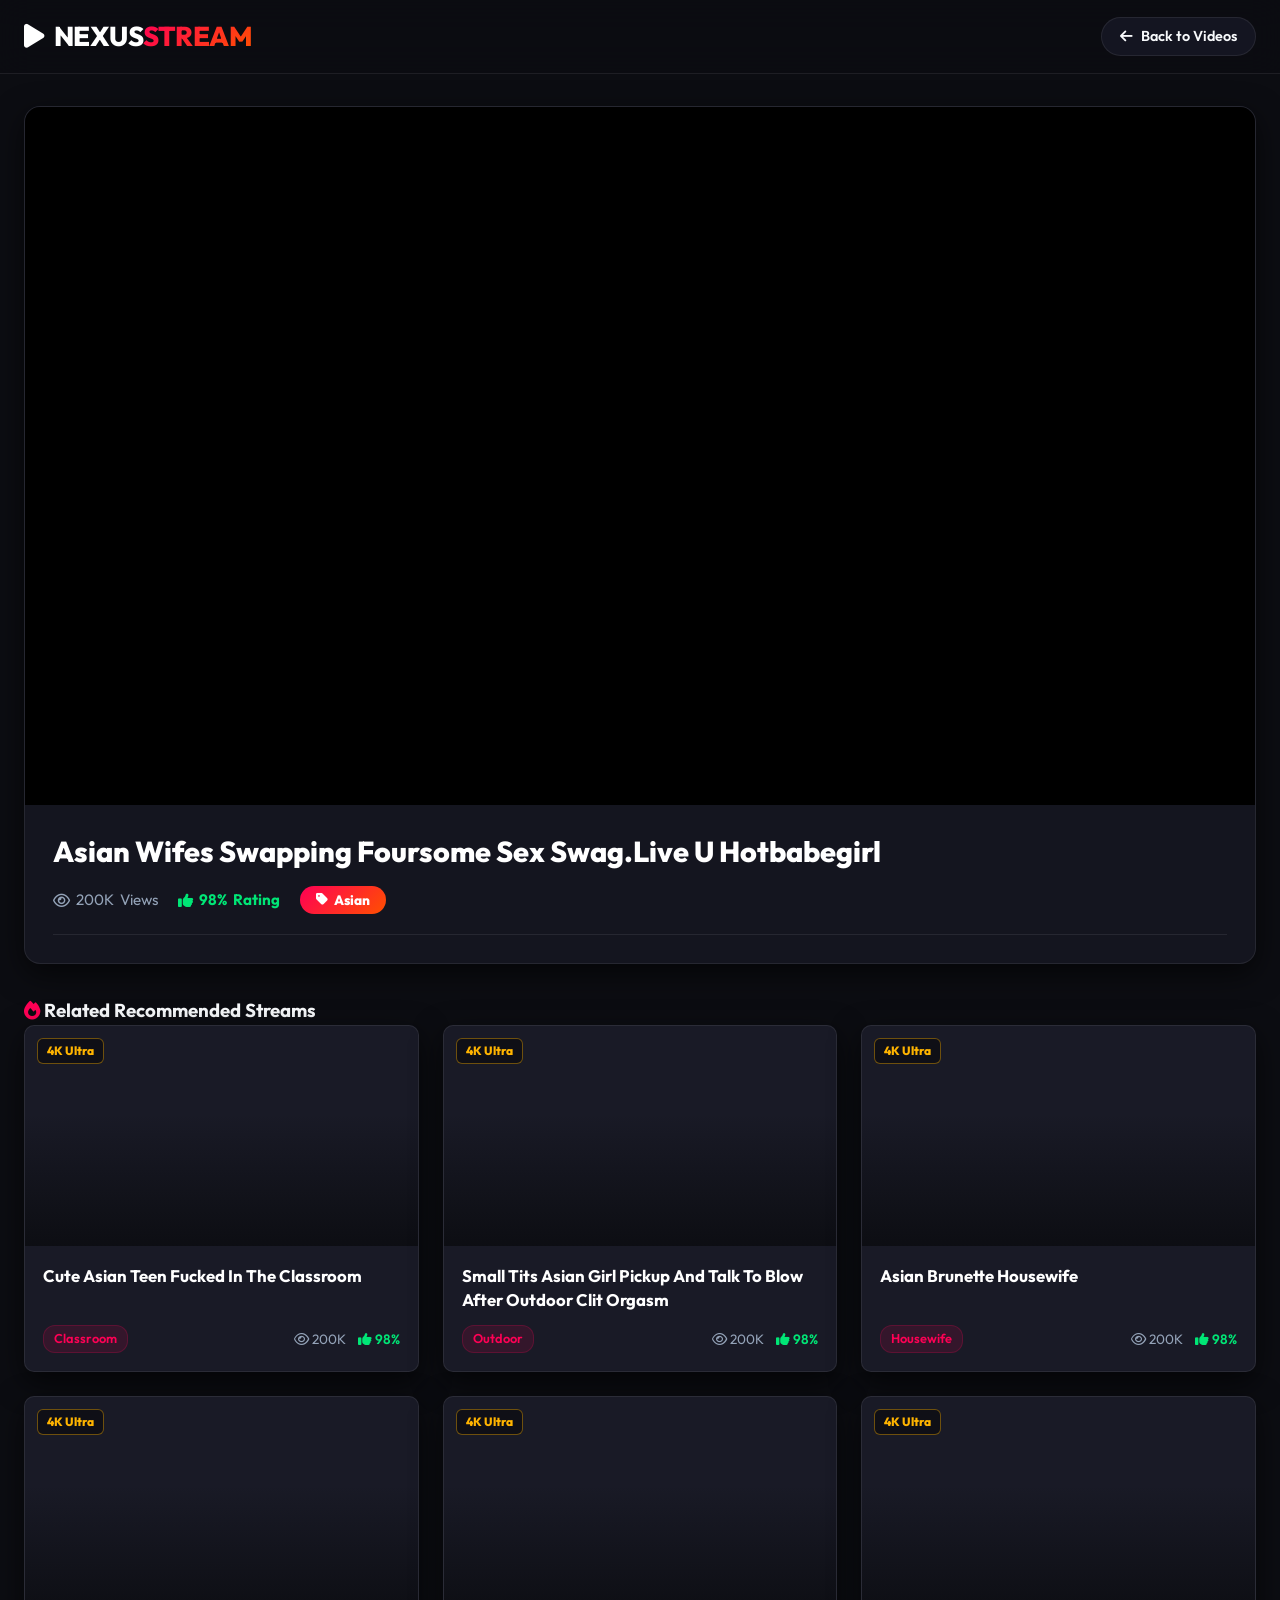
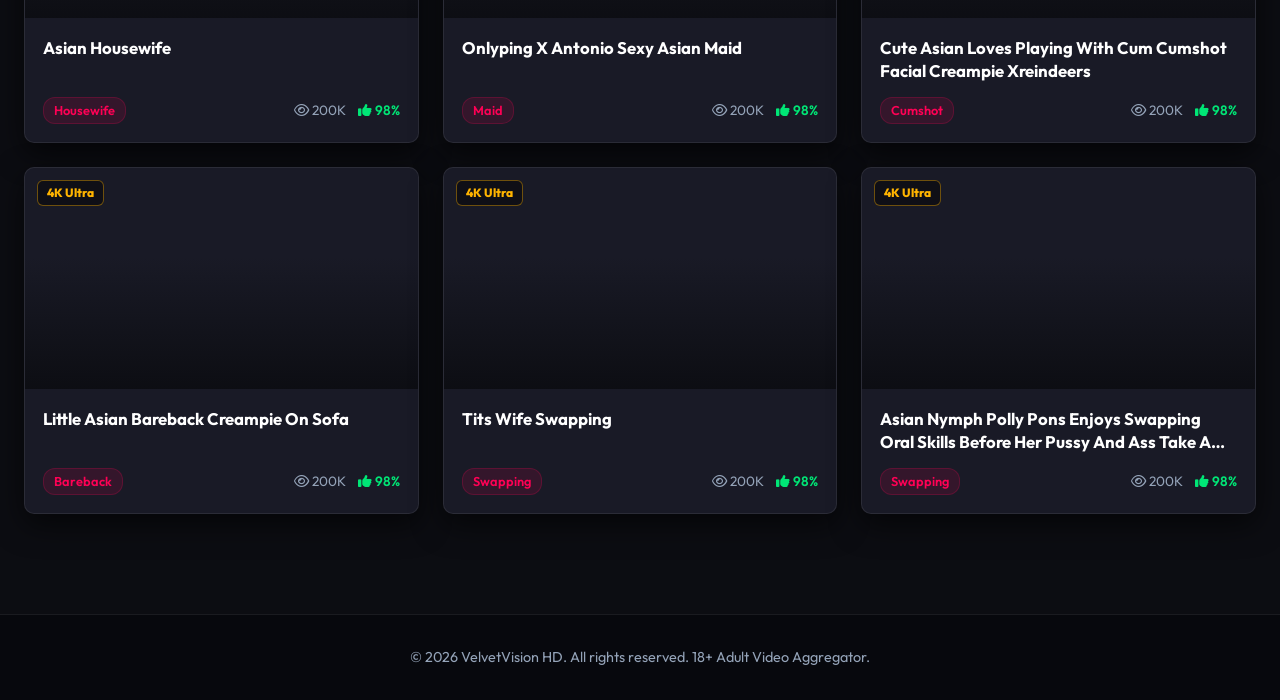
==== video.html @ 7051e656 "清空文件" ====
<!DOCTYPE html>
<html lang="en">
<head>
    <meta charset="UTF-8">
    <meta name="viewport" content="width=device-width, initial-scale=1.0">
    <title>Watch Video - VelvetVision HD Cinema</title>
    <!-- Google Fonts -->
    <link rel="preconnect" href="https://fonts.googleapis.com">
    <link rel="preconnect" href="https://fonts.gstatic.com" crossorigin>
    <link href="https://fonts.googleapis.com/css2?family=Outfit:wght@400;500;600;700;800&family=Inter:wght@400;500;600;700&display=swap" rel="stylesheet">
    <!-- FontAwesome Icons -->
    <link rel="stylesheet" href="https://cdnjs.cloudflare.com/ajax/libs/font-awesome/6.4.0/css/all.min.css">
    <link rel="stylesheet" href="style.css">
</head>
<body>

    <!-- Header -->
    <header class="site-header">
        <div class="container">
            <div class="header-inner">
                <a href="index.html" class="brand-logo">
                    <span class="logo-box"><i class="fa-solid fa-play"></i></span>
                    <span>NEXUS<span class="logo-accent">STREAM</span></span>
                </a>

                <a href="index.html" class="btn-back-home">
                    <i class="fa-solid fa-arrow-left"></i> Back to Videos
                </a>
            </div>
        </div>
    </header>

    <!-- Player Main Section -->
    <main class="player-layout">
        <div class="container">
            
            <!-- Video Player Main Card -->
            <div class="player-main-card">
                <!-- 🎯 保证 BAS 自动化识别：注入 id="yy" 与 class="video-embed-wrapper yy" -->
                <div class="video-embed-wrapper yy" id="yy">
                    <!-- iFrame dynamically injected by player.js -->
                </div>

                <div class="player-details-body">
                    <h1 id="videoTitle" class="player-title">Loading Ultra HD Video...</h1>
                    <div class="player-meta-bar">
                        <span class="meta-pill"><i class="fa-regular fa-eye"></i> <span id="videoViews">200K</span> Views</span>
                        <span class="meta-pill highlight-like"><i class="fa-solid fa-thumbs-up"></i> <span id="videoLikes">98%</span> Rating</span>
                        <span class="meta-pill" style="display:none;"><i class="fa-regular fa-clock"></i> <span id="videoDuration"></span></span>
                        <span class="meta-pill cat-badge" id="videoCategory"><i class="fa-solid fa-tag"></i> Asian</span>
                    </div>
                </div>
            </div>



            <!-- Related / Recommended Videos Section -->
            <section class="related-section">
                <div class="related-header">
                    <h3><i class="fa-solid fa-fire" style="color: var(--primary-color);"></i> Related Recommended Streams</h3>
                </div>


                <div class="large-card-grid" id="relatedGrid">
                    <!-- Dynamic related large widescreen video cards -->
                </div>
            </section>

        </div>
    </main>


    <!-- Footer -->
    <footer class="site-footer">
        <div class="container">
            <p>&copy; 2026 VelvetVision HD. All rights reserved. 18+ Adult Video Aggregator.</p>
        </div>
    </footer>


    <script src="videos_data.js"></script>
    <script src="player.js"></script>
</body>
</html>
---- style.css ----
/* =========================================================================
   VelvetStream HD - Premium Midnight Crimson Cinema Portal
   ========================================================================= */

:root {
    --bg-main: #0c0d12;
    --bg-surface: #14151f;
    --bg-card: #191a26;
    --bg-card-hover: #222433;
    --bg-header: rgba(12, 13, 18, 0.92);
    --border-color: rgba(255, 255, 255, 0.08);
    --primary-color: #ff0055;
    --primary-gradient: linear-gradient(135deg, #ff0055 0%, #ff5000 100%);
    --accent-gold: #ffb400;
    --text-main: #f8fafc;
    --text-muted: #94a3b8;
    --font-family: 'Outfit', 'Inter', -apple-system, BlinkMacSystemFont, sans-serif;
    --radius-lg: 16px;
    --radius-md: 10px;
    --shadow-glow: 0 8px 30px rgba(255, 0, 85, 0.3);
    --shadow-card: 0 10px 30px rgba(0, 0, 0, 0.6);
}

* {
    margin: 0;
    padding: 0;
    box-sizing: border-box;
}

body {
    background-color: var(--bg-main);
    color: var(--text-main);
    font-family: var(--font-family);
    line-height: 1.5;
    min-height: 100vh;
    overflow-x: hidden;
}

.container {
    max-width: 1440px;
    margin: 0 auto;
    padding: 0 24px;
}

/* --- Header --- */
.site-header {
    position: sticky;
    top: 0;
    z-index: 1000;
    background: var(--bg-header);
    backdrop-filter: blur(16px);
    -webkit-backdrop-filter: blur(16px);
    border-bottom: 1px solid var(--border-color);
    padding: 16px 0;
}

.header-inner {
    display: flex;
    align-items: center;
    justify-content: space-between;
    gap: 24px;
}

.brand-logo {
    display: flex;
    align-items: center;
    gap: 10px;
    text-decoration: none;
    font-size: 1.7rem;
    font-weight: 800;
    letter-spacing: -0.5px;
    color: #fff;
}

.brand-logo .logo-icon {
    background: var(--primary-gradient);
    color: #fff;
    width: 42px;
    height: 42px;
    border-radius: 10px;
    display: flex;
    align-items: center;
    justify-content: center;
    font-size: 1.2rem;
    box-shadow: var(--shadow-glow);
}

.brand-logo .logo-accent {
    background: var(--primary-gradient);
    -webkit-background-clip: text;
    -webkit-text-fill-color: transparent;
}

.header-search {
    flex: 1;
    max-width: 580px;
    position: relative;
}

.search-input-wrapper {
    position: relative;
    display: flex;
    align-items: center;
}

.search-input-wrapper input {
    width: 100%;
    background: #141521;
    border: 1px solid var(--border-color);
    border-radius: 30px;
    padding: 12px 48px 12px 20px;
    color: #fff;
    font-size: 0.95rem;
    outline: none;
    transition: all 0.3s ease;
}

.search-input-wrapper input:focus {
    border-color: var(--primary-color);
    box-shadow: 0 0 0 4px rgba(255, 0, 85, 0.15);
    background: #191c2b;
}

.search-input-wrapper .search-btn {
    position: absolute;
    right: 6px;
    background: var(--primary-gradient);
    border: none;
    color: #fff;
    width: 36px;
    height: 36px;
    border-radius: 50%;
    cursor: pointer;
    display: flex;
    align-items: center;
    justify-content: center;
    transition: transform 0.2s ease;
}

.search-input-wrapper .search-btn:hover {
    transform: scale(1.05);
}

.header-badges {
    display: flex;
    align-items: center;
    gap: 12px;
}

.badge-4k {
    background: linear-gradient(135deg, #ffb400 0%, #ff8000 100%);
    color: #000;
    font-weight: 800;
    font-size: 0.75rem;
    padding: 4px 12px;
    border-radius: 6px;
    letter-spacing: 0.5px;
}

.badge-18 {
    background: var(--primary-gradient);
    color: #fff;
    font-weight: 800;
    font-size: 0.75rem;
    padding: 4px 12px;
    border-radius: 6px;
}

.btn-back-home {
    display: flex;
    align-items: center;
    gap: 8px;
    background: #141521;
    border: 1px solid var(--border-color);
    color: var(--text-main);
    padding: 8px 18px;
    border-radius: 20px;
    text-decoration: none;
    font-size: 0.9rem;
    font-weight: 600;
    transition: all 0.3s ease;
}

.btn-back-home:hover {
    background: var(--primary-color);
    border-color: var(--primary-color);
    color: #fff;
}

/* --- Clean Full-Width Hero Spotlight Banner --- */
.hero-section {
    padding: 28px 0 16px;
}

.hero-banner {
    position: relative;
    border-radius: var(--radius-lg);
    overflow: hidden;
    background-size: cover;
    background-position: center;
    border: 1px solid var(--border-color);
    padding: 48px;
    min-height: 280px;
    display: flex;
    flex-direction: column;
    justify-content: flex-end;
    box-shadow: var(--shadow-card);
}

.hero-banner::after {
    content: '';
    position: absolute;
    inset: 0;
    background: linear-gradient(180deg, rgba(12, 13, 18, 0.2) 0%, rgba(12, 13, 18, 0.95) 100%);
    z-index: 1;
}

.hero-content {
    position: relative;
    z-index: 2;
    max-width: 650px;
}

.hero-tag {
    display: inline-flex;
    align-items: center;
    gap: 6px;
    background: rgba(255, 0, 85, 0.2);
    color: var(--primary-color);
    border: 1px solid rgba(255, 0, 85, 0.4);
    font-size: 0.8rem;
    font-weight: 700;
    padding: 4px 14px;
    border-radius: 20px;
    margin-bottom: 12px;
    text-transform: uppercase;
    letter-spacing: 1px;
}

.hero-title {
    font-size: 2.2rem;
    font-weight: 800;
    line-height: 1.2;
    margin-bottom: 12px;
    color: #fff;
}

.hero-subtitle {
    font-size: 0.95rem;
    color: var(--text-muted);
}

/* --- Category Filter Horizontal Slider --- */
.category-filter-section {
    padding: 16px 0;
}

.category-scroll-container {
    display: flex;
    align-items: center;
    gap: 10px;
    overflow-x: auto;
    padding-bottom: 8px;
    scrollbar-width: thin;
    scrollbar-color: var(--border-color) transparent;
}

.category-scroll-container::-webkit-scrollbar {
    height: 6px;
}

.category-scroll-container::-webkit-scrollbar-thumb {
    background: var(--border-color);
    border-radius: 10px;
}

.cat-pill {
    background: #141521;
    border: 1px solid var(--border-color);
    color: var(--text-main);
    padding: 10px 20px;
    border-radius: 30px;
    font-size: 0.9rem;
    font-weight: 600;
    white-space: nowrap;
    cursor: pointer;
    transition: all 0.3s ease;
    display: flex;
    align-items: center;
    gap: 8px;
}

.cat-pill:hover {
    background: #1e2030;
    border-color: rgba(255, 0, 85, 0.4);
    transform: translateY(-2px);
}

.cat-pill.active {
    background: var(--primary-gradient);
    border-color: transparent;
    color: #fff;
    font-weight: 700;
    box-shadow: var(--shadow-glow);
}

/* --- Section Header --- */
.grid-header {
    display: flex;
    align-items: center;
    justify-content: space-between;
    margin: 24px 0 20px;
}

.grid-title-group h2 {
    font-size: 1.6rem;
    font-weight: 800;
    color: #fff;
}

.grid-count {
    font-size: 0.9rem;
    color: var(--text-muted);
}

.sort-select {
    background: #141521;
    border: 1px solid var(--border-color);
    color: #fff;
    padding: 8px 16px;
    border-radius: 8px;
    font-family: inherit;
    font-size: 0.9rem;
    outline: none;
    cursor: pointer;
}

/* --- 4-Column Widescreen Card Grid --- */
.large-card-grid {
    display: grid;
    grid-template-columns: repeat(auto-fill, minmax(320px, 1fr));
    gap: 24px;
    margin-bottom: 40px;
}

/* --- Card Design --- */
.velvet-card {
    background: var(--bg-card);
    border: 1px solid var(--border-color);
    border-radius: var(--radius-md);
    overflow: hidden;
    display: flex;
    flex-direction: column;
    transition: all 0.35s cubic-bezier(0.165, 0.84, 0.44, 1);
    position: relative;
    cursor: pointer;
    box-shadow: var(--shadow-card);
}

.velvet-card:hover {
    transform: translateY(-6px);
    border-color: rgba(255, 0, 85, 0.5);
    box-shadow: 0 12px 30px rgba(0, 0, 0, 0.7), var(--shadow-glow);
}

.velvet-card .card-thumb-box {
    position: relative;
    width: 100%;
    aspect-ratio: 16 / 9;
    background-size: cover;
    background-position: center;
    overflow: hidden;
}

.velvet-card .card-thumb-box::after {
    content: '';
    position: absolute;
    inset: 0;
    background: linear-gradient(180deg, rgba(0, 0, 0, 0) 40%, rgba(12, 13, 18, 0.95) 100%);
    transition: opacity 0.3s ease;
}

.velvet-card:hover .card-thumb-box::after {
    opacity: 0.85;
}

.velvet-card .play-overlay {
    position: absolute;
    inset: 0;
    display: flex;
    align-items: center;
    justify-content: center;
    z-index: 2;
    opacity: 0;
    transition: all 0.3s ease;
}

.velvet-card:hover .play-overlay {
    opacity: 1;
}

.velvet-card .play-button-icon {
    width: 52px;
    height: 52px;
    background: var(--primary-gradient);
    border-radius: 50%;
    display: flex;
    align-items: center;
    justify-content: center;
    color: #fff;
    font-size: 1.3rem;
    box-shadow: var(--shadow-glow);
    transform: scale(0.8);
    transition: transform 0.3s cubic-bezier(0.175, 0.885, 0.32, 1.275);
}

.velvet-card:hover .play-button-icon {
    transform: scale(1);
}

.velvet-card .badge-hd {
    position: absolute;
    top: 12px;
    left: 12px;
    z-index: 3;
    background: rgba(12, 13, 18, 0.75);
    backdrop-filter: blur(8px);
    color: var(--accent-gold);
    border: 1px solid rgba(255, 180, 0, 0.4);
    font-size: 0.75rem;
    font-weight: 800;
    padding: 3px 9px;
    border-radius: 6px;
}

.velvet-card .card-info-box {
    padding: 18px;
    display: flex;
    flex-direction: column;
    flex: 1;
    justify-content: space-between;
}

.velvet-card .card-title-text {
    font-size: 1.05rem;
    font-weight: 700;
    color: #fff;
    line-height: 1.4;
    margin-bottom: 14px;
    display: -webkit-box;
    -webkit-line-clamp: 2;
    -webkit-box-orient: vertical;
    overflow: hidden;
}

.velvet-card .card-meta-row {
    display: flex;
    align-items: center;
    justify-content: space-between;
    font-size: 0.85rem;
    color: var(--text-muted);
}

.velvet-card .card-cat-tag {
    background: rgba(255, 0, 85, 0.12);
    color: var(--primary-color);
    padding: 3px 10px;
    border-radius: 12px;
    font-weight: 600;
    font-size: 0.8rem;
    border: 1px solid rgba(255, 0, 85, 0.2);
}

.velvet-card .card-stats-item {
    display: flex;
    align-items: center;
    gap: 12px;
}

.velvet-card .stat-like {
    color: #00e676;
    font-weight: 600;
}

/* --- Pagination --- */
.pagination-wrapper {
    display: flex;
    align-items: center;
    justify-content: center;
    gap: 8px;
    margin: 40px 0 60px;
}

.page-btn {
    background: #141521;
    border: 1px solid var(--border-color);
    color: var(--text-main);
    min-width: 44px;
    height: 44px;
    padding: 0 16px;
    border-radius: 10px;
    font-size: 0.95rem;
    font-weight: 600;
    cursor: pointer;
    transition: all 0.25s ease;
    display: flex;
    align-items: center;
    justify-content: center;
}

.page-btn:hover:not(:disabled) {
    background: #1e2030;
    border-color: var(--primary-color);
    color: #fff;
}

.page-btn.active {
    background: var(--primary-gradient);
    border-color: transparent;
    color: #fff;
    font-weight: 800;
    box-shadow: var(--shadow-glow);
}

.page-btn:disabled {
    opacity: 0.35;
    cursor: not-allowed;
}

.page-ellipsis {
    color: var(--text-muted);
    font-weight: 700;
    padding: 0 4px;
}

/* --- Player Page Layout --- */
.player-layout {
    padding: 32px 0 60px;
}

.player-main-card {
    background: var(--bg-surface);
    border: 1px solid var(--border-color);
    border-radius: var(--radius-lg);
    overflow: hidden;
    box-shadow: var(--shadow-card);
    margin-bottom: 32px;
}

.video-embed-wrapper {
    position: relative;
    width: 100%;
    aspect-ratio: 16 / 9;
    background: #000;
}

.video-embed-wrapper iframe {
    width: 100%;
    height: 100%;
    border: none;
}

.player-details-body {
    padding: 28px;
}

.player-title {
    font-size: 1.8rem;
    font-weight: 800;
    color: #fff;
    line-height: 1.3;
    margin-bottom: 16px;
}

.player-meta-bar {
    display: flex;
    flex-wrap: wrap;
    align-items: center;
    gap: 20px;
    padding-bottom: 20px;
    border-bottom: 1px solid var(--border-color);
    color: var(--text-muted);
    font-size: 0.95rem;
}

.meta-pill {
    display: flex;
    align-items: center;
    gap: 6px;
}

.meta-pill.highlight-like {
    color: #00e676;
    font-weight: 700;
}

.meta-pill.cat-badge {
    background: var(--primary-gradient);
    color: #fff;
    padding: 4px 16px;
    border-radius: 20px;
    font-weight: 800;
    font-size: 0.85rem;
}

.site-footer {
    background: #07080d;
    border-top: 1px solid var(--border-color);
    padding: 32px 0;
    text-align: center;
    color: var(--text-muted);
    font-size: 0.9rem;
}

@media (max-width: 992px) {
    .large-card-grid {
        grid-template-columns: repeat(auto-fill, minmax(280px, 1fr));
    }
    .hero-banner {
        padding: 32px 24px;
    }
    .hero-title {
        font-size: 1.6rem;
    }
}

@media (max-width: 600px) {
    .header-inner {
        flex-direction: column;
        align-items: stretch;
    }
    .large-card-grid {
        grid-template-columns: 1fr;
    }
    .player-title {
        font-size: 1.3rem;
    }
}
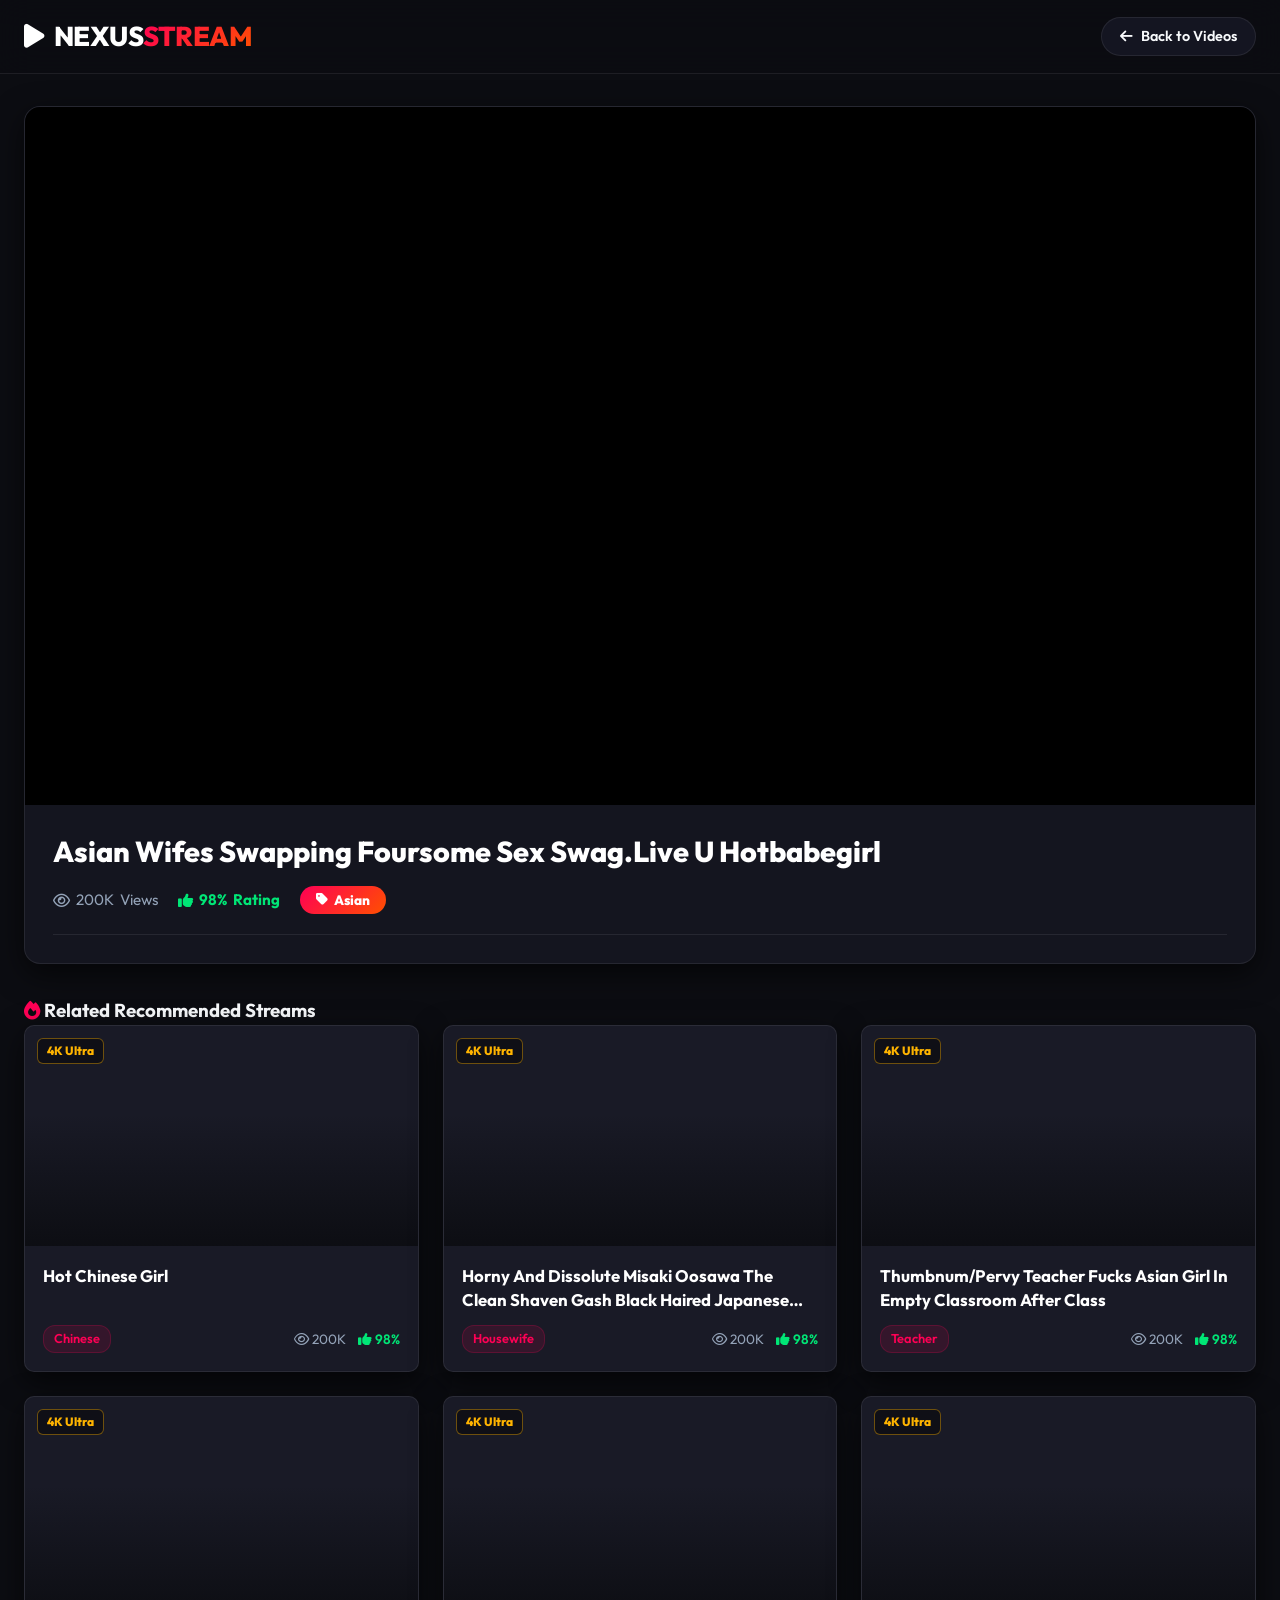
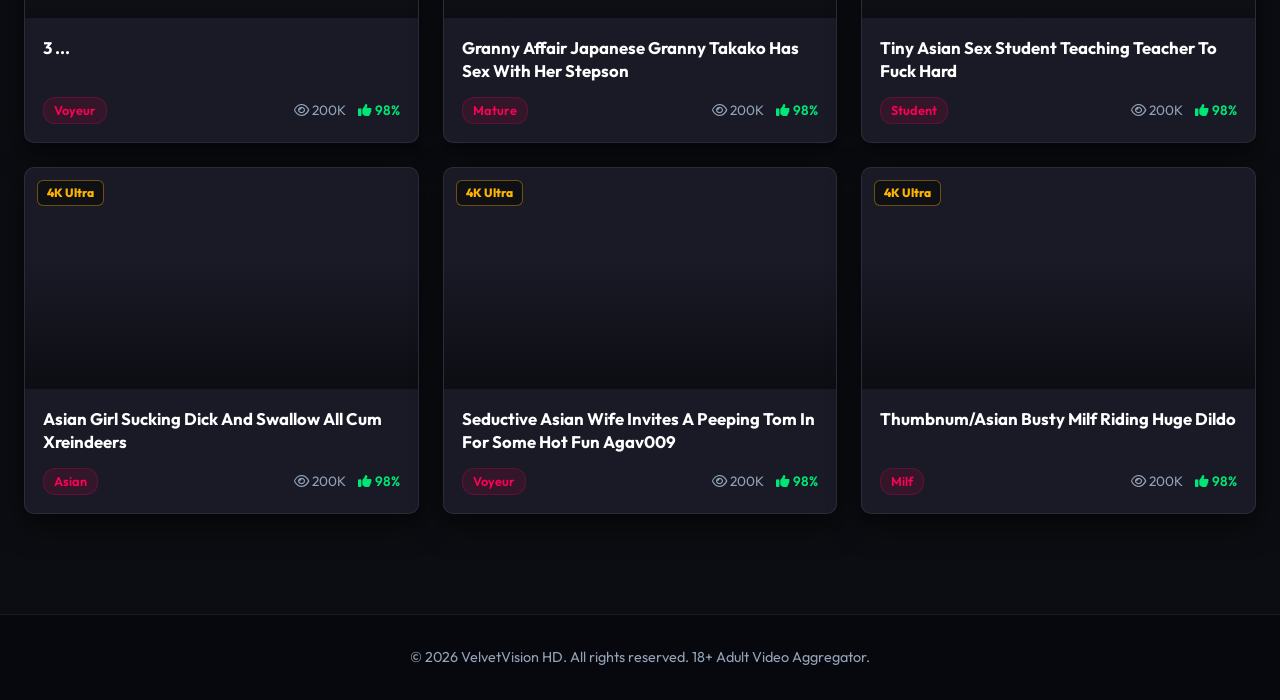
==== commit 49caf75e: "gengxin" ====
--- a/video.html
+++ b/video.html
@@ -3,6 +3,10 @@
 <head>
     <meta charset="UTF-8">
     <meta name="viewport" content="width=device-width, initial-scale=1.0">
+
+    <script id="aclib" type="text/javascript" src="//acscdn.com/script/aclib.js"></script>
+
+
     <title>Watch Video - VelvetVision HD Cinema</title>
     <!-- Google Fonts -->
     <link rel="preconnect" href="https://fonts.googleapis.com">
@@ -80,5 +84,15 @@
 
     <script src="videos_data.js"></script>
     <script src="player.js"></script>
+
+    <script type="text/javascript">
+        aclib.runAutoTag({
+            zoneId: 'rlfxgrydhc',
+        });
+        aclib.runInterstitial({
+            zoneId: '12067098',
+        });
+    </script>
+
 </body>
 </html>
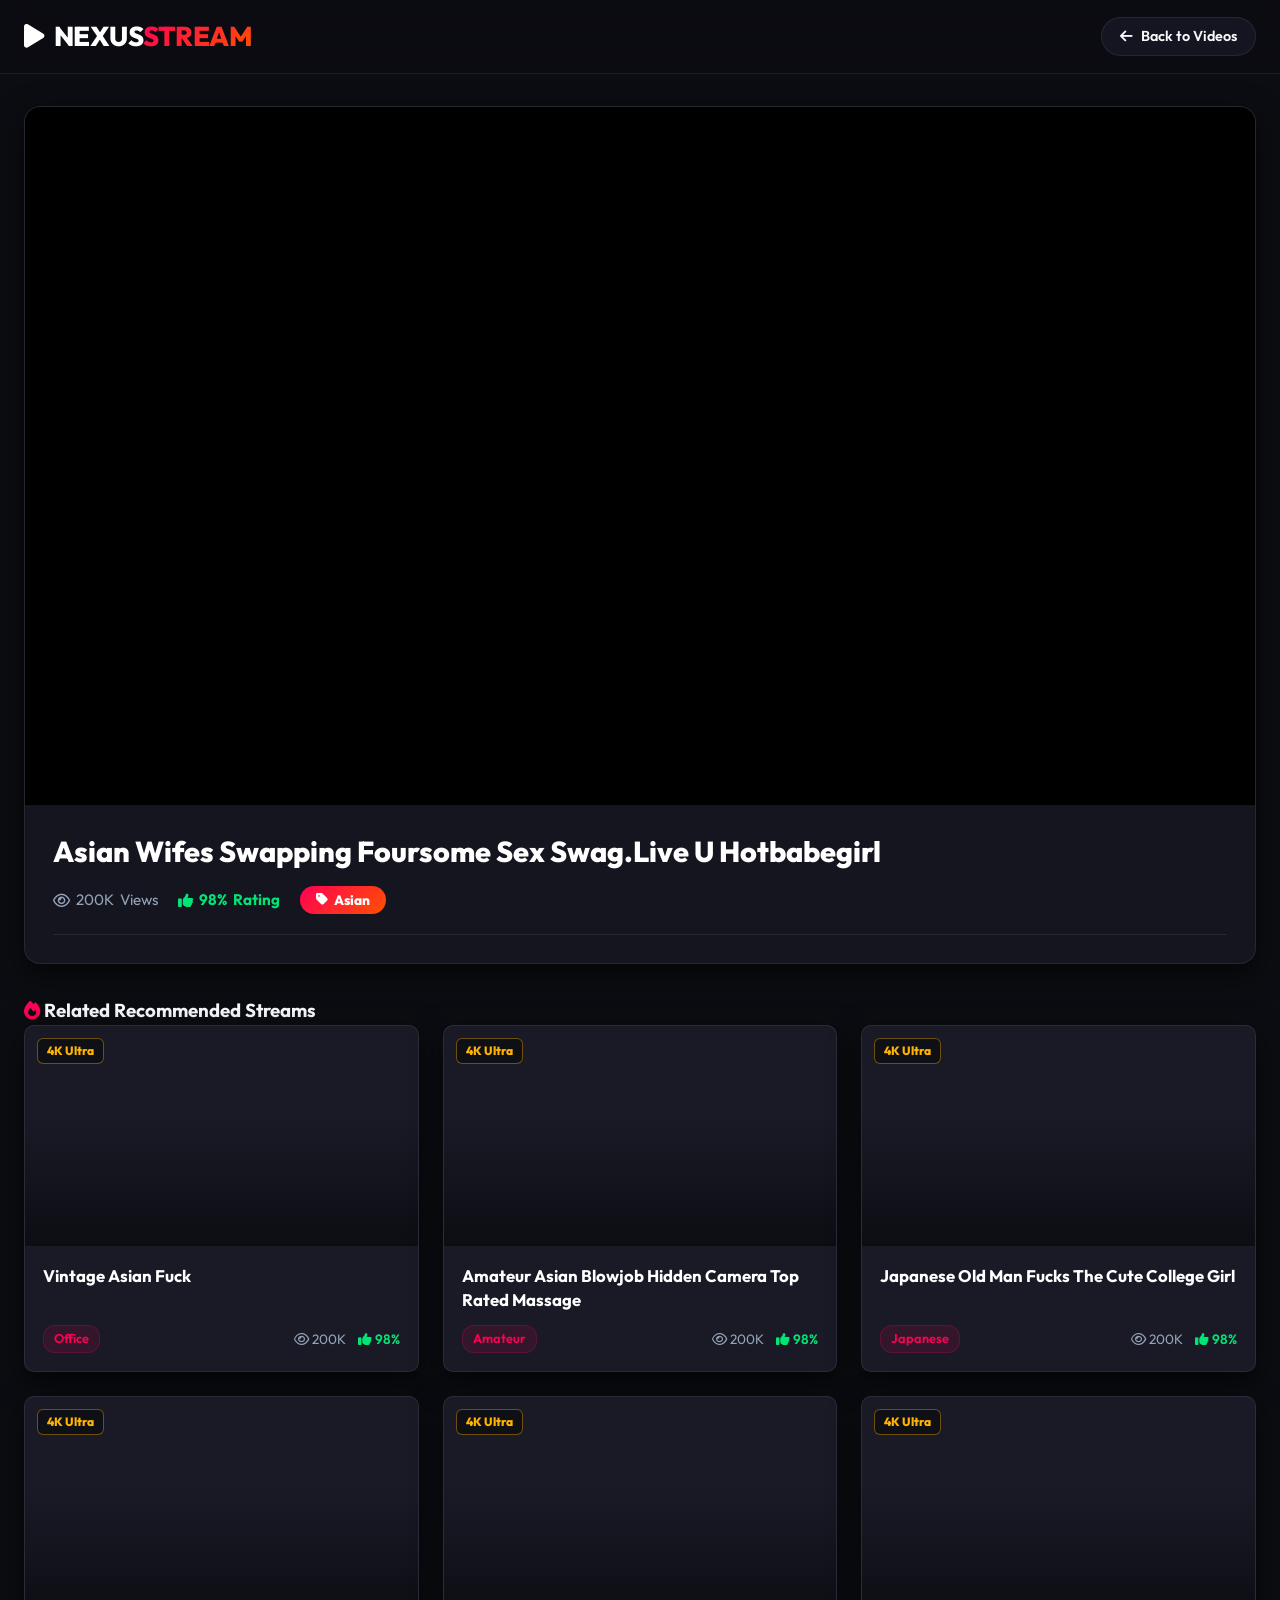
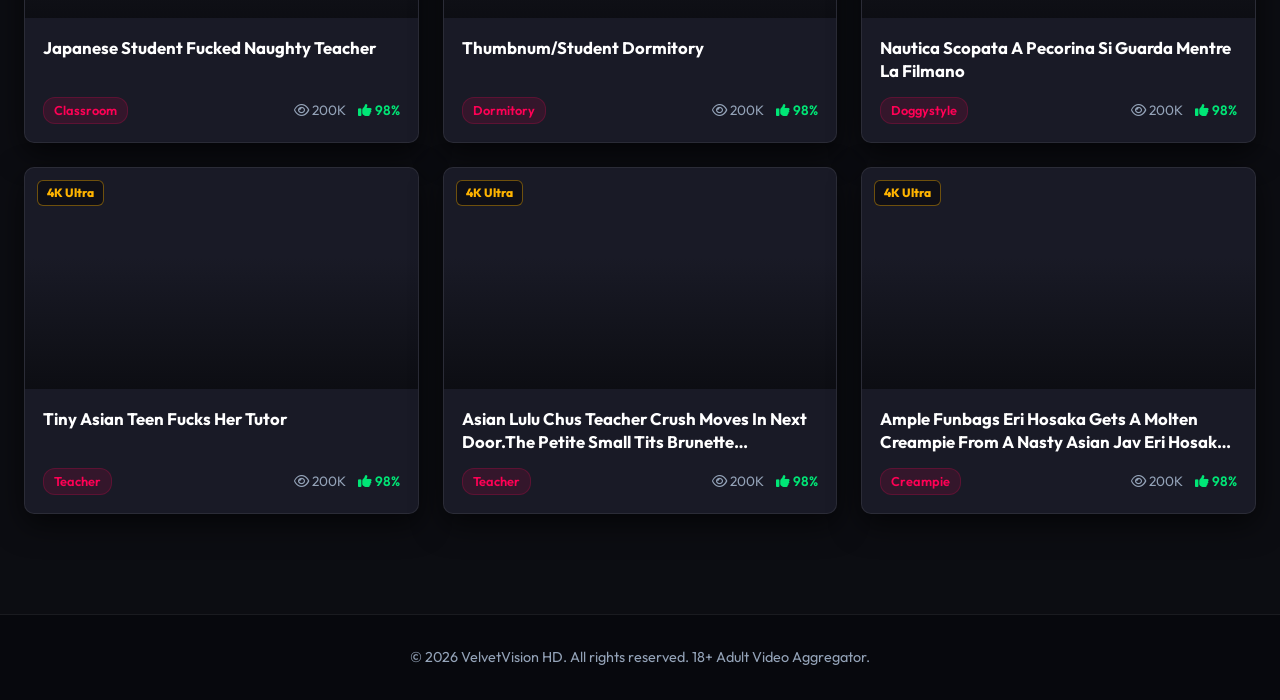
==== commit e0ea5ee8: "gengxin" ====
--- a/video.html
+++ b/video.html
@@ -4,7 +4,7 @@
     <meta charset="UTF-8">
     <meta name="viewport" content="width=device-width, initial-scale=1.0">
 
-    <script id="aclib" type="text/javascript" src="//acscdn.com/script/aclib.js"></script>
+
 
 
     <title>Watch Video - VelvetVision HD Cinema</title>
@@ -85,14 +85,7 @@
     <script src="videos_data.js"></script>
     <script src="player.js"></script>
 
-    <script type="text/javascript">
-        aclib.runAutoTag({
-            zoneId: 'rlfxgrydhc',
-        });
-        aclib.runInterstitial({
-            zoneId: '12067098',
-        });
-    </script>
+
 
 </body>
 </html>
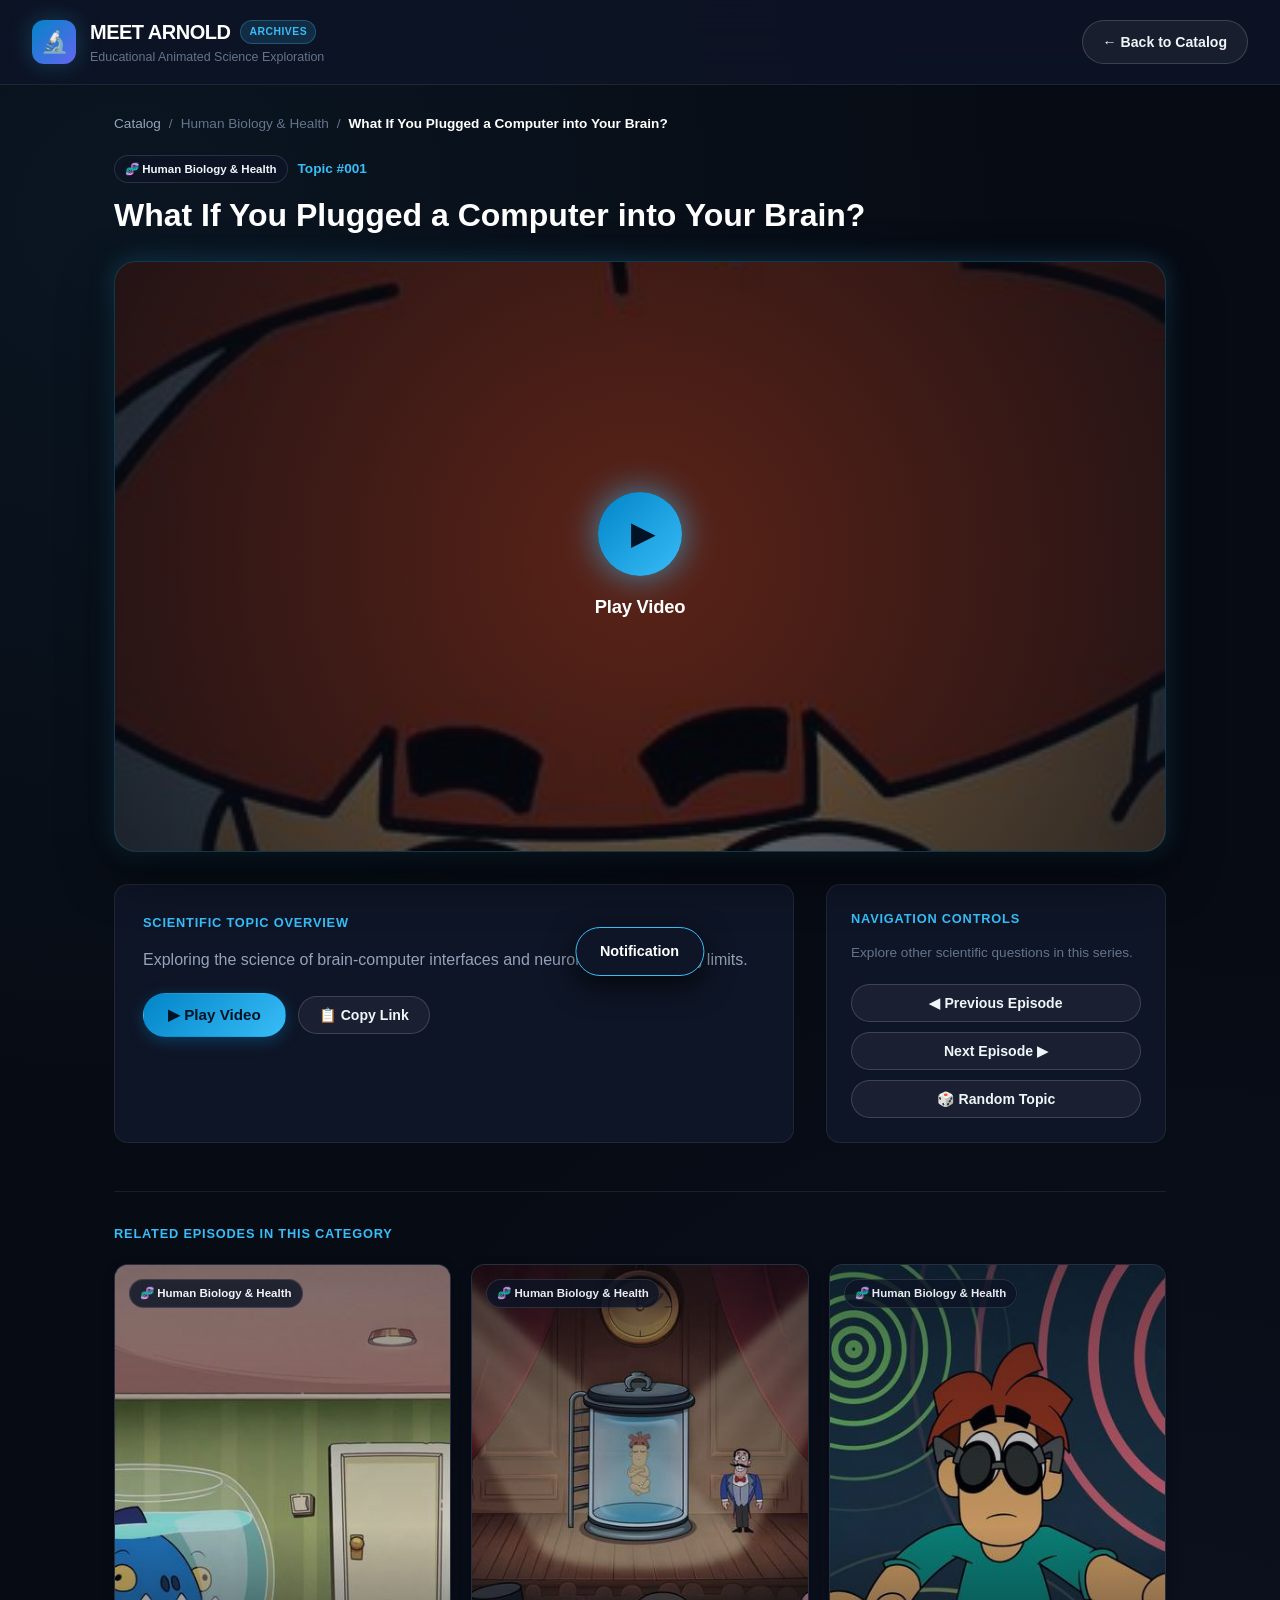
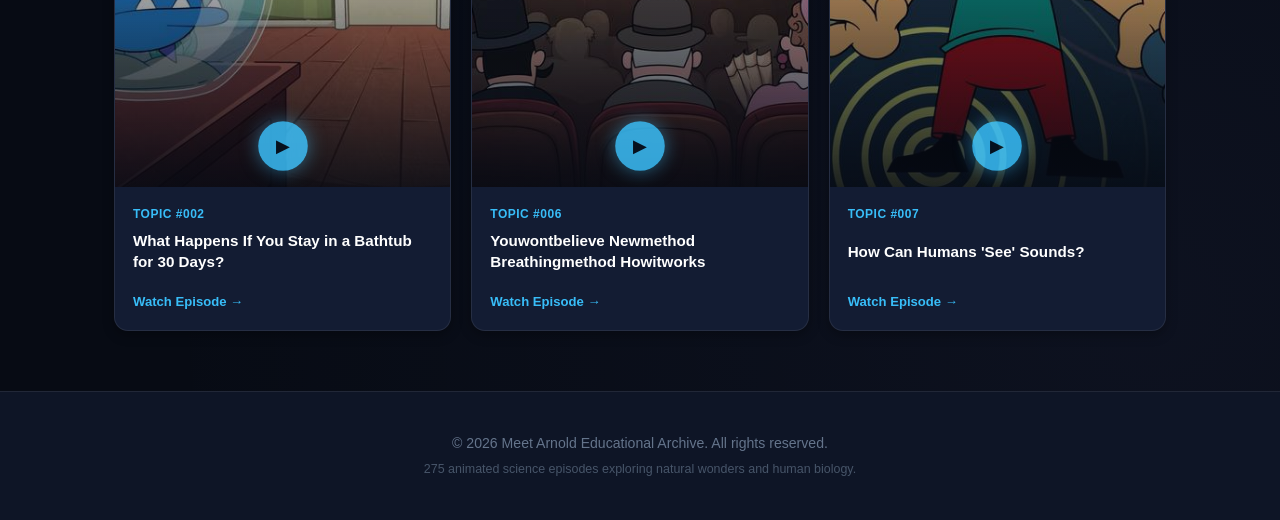
==== commit 6c8032a2: "gengxin" ====
--- a/video.html
+++ b/video.html
@@ -1,91 +1,129 @@
 <!DOCTYPE html>
 <html lang="en">
 <head>
-    <meta charset="UTF-8">
-    <meta name="viewport" content="width=device-width, initial-scale=1.0">
-
-
-
-
-    <title>Watch Video - VelvetVision HD Cinema</title>
-    <!-- Google Fonts -->
-    <link rel="preconnect" href="https://fonts.googleapis.com">
-    <link rel="preconnect" href="https://fonts.gstatic.com" crossorigin>
-    <link href="https://fonts.googleapis.com/css2?family=Outfit:wght@400;500;600;700;800&family=Inter:wght@400;500;600;700&display=swap" rel="stylesheet">
-    <!-- FontAwesome Icons -->
-    <link rel="stylesheet" href="https://cdnjs.cloudflare.com/ajax/libs/font-awesome/6.4.0/css/all.min.css">
-    <link rel="stylesheet" href="style.css">
+  <meta charset="UTF-8">
+  <meta name="viewport" content="width=device-width, initial-scale=1.0">
+  <title>Watch Episode • Meet Arnold Animated Science</title>
+  <meta name="description" content="Detailed scientific animated topic analysis and video player.">
+  <link rel="stylesheet" href="style.css">
+  <link rel="icon" href="data:image/svg+xml,<svg xmlns=%22http://www.w3.org/2000/svg%22 viewBox=%220 0 100 100%22><text y=%22.9em%22 font-size=%2290%22>🔬</text></svg>">
 </head>
 <body>
 
-    <!-- Header -->
-    <header class="site-header">
-        <div class="container">
-            <div class="header-inner">
-                <a href="index.html" class="brand-logo">
-                    <span class="logo-box"><i class="fa-solid fa-play"></i></span>
-                    <span>NEXUS<span class="logo-accent">STREAM</span></span>
-                </a>
+  <!-- Top Navigation -->
+  <header class="site-nav">
+    <div class="nav-container">
+      <a href="index.html" class="nav-brand">
+        <div class="brand-icon">🔬</div>
+        <div>
+          <div class="brand-title">MEET ARNOLD <span class="brand-badge">ARCHIVES</span></div>
+          <div class="brand-tagline">Educational Animated Science Exploration</div>
+        </div>
+      </a>
 
-                <a href="index.html" class="btn-back-home">
-                    <i class="fa-solid fa-arrow-left"></i> Back to Videos
-                </a>
-            </div>
+      <div class="nav-actions">
+        <a id="btnBackCatalog" href="index.html" class="btn-nav btn-nav-outline">
+          <span>← Back to Catalog</span>
+        </a>
+      </div>
+    </div>
+  </header>
+
+  <main class="video-page-wrapper">
+    <!-- Breadcrumbs -->
+    <nav class="breadcrumbs" aria-label="Breadcrumb">
+      <a href="index.html">Catalog</a>
+      <span>/</span>
+      <span id="breadcrumbCategory">Category</span>
+      <span>/</span>
+      <span id="breadcrumbTitle" style="color: var(--text-white); font-weight: 600;">Episode</span>
+    </nav>
+
+    <!-- Header Details -->
+    <section class="video-heading-box">
+      <div class="video-meta-tags">
+        <span id="badgeCategory" class="card-cat-badge">Category</span>
+        <span id="badgeEpisodeNum" style="font-size: 0.85rem; color: var(--accent-primary); font-weight: 700;">Topic #001</span>
+      </div>
+      <h1 id="videoPageTitle" class="video-page-title">Loading Topic...</h1>
+    </section>
+
+    <!-- Poster Display as Video Player -->
+    <section class="poster-player-box" id="playerBox" title="Click to play video">
+      <img id="playerPosterImg" class="poster-player-img" src="" alt="Episode Poster" />
+      <div class="poster-player-overlay">
+        <div class="big-play-btn" id="zhicheng" role="button" tabindex="0">▶</div>
+        <div class="play-prompt-text">Play Video</div>
+      </div>
+    </section>
+
+    <!-- Synopsis & Controls Breakdown -->
+    <section class="video-detail-grid">
+      <div class="video-synopsis-card">
+        <div class="section-label">Scientific Topic Overview</div>
+        <p id="videoSynopsis" class="synopsis-text">
+          Loading detailed explanation...
+        </p>
+
+        <div class="video-actions-bar">
+          <button id="btnLaunchStream" class="btn-nav btn-nav-primary" style="padding: 12px 24px; font-size: 0.95rem;">
+            <span>▶ Play Video</span>
+          </button>
+          <button id="btnCopyEmbed" class="btn-nav btn-nav-outline">
+            <span>📋 Copy Link</span>
+          </button>
         </div>
-    </header>
+      </div>
 
-    <!-- Player Main Section -->
-    <main class="player-layout">
-        <div class="container">
-            
-            <!-- Video Player Main Card -->
-            <div class="player-main-card">
-                <!-- 🎯 保证 BAS 自动化识别：注入 id="yy" 与 class="video-embed-wrapper yy" -->
-                <div class="video-embed-wrapper yy" id="yy">
-                    <!-- iFrame dynamically injected by player.js -->
-                </div>
+      <!-- Quick Navigation Card -->
+      <div class="nav-episode-card">
+        <div>
+          <div class="section-label">Navigation Controls</div>
+          <p style="font-size: 0.85rem; color: var(--text-muted); margin-bottom: 20px;">
+            Explore other scientific questions in this series.
+          </p>
+        </div>
 
-                <div class="player-details-body">
-                    <h1 id="videoTitle" class="player-title">Loading Ultra HD Video...</h1>
-                    <div class="player-meta-bar">
-                        <span class="meta-pill"><i class="fa-regular fa-eye"></i> <span id="videoViews">200K</span> Views</span>
-                        <span class="meta-pill highlight-like"><i class="fa-solid fa-thumbs-up"></i> <span id="videoLikes">98%</span> Rating</span>
-                        <span class="meta-pill" style="display:none;"><i class="fa-regular fa-clock"></i> <span id="videoDuration"></span></span>
-                        <span class="meta-pill cat-badge" id="videoCategory"><i class="fa-solid fa-tag"></i> Asian</span>
-                    </div>
-                </div>
-            </div>
+        <div style="display: flex; flex-direction: column; gap: 10px;">
+          <button id="btnPrevEpisode" class="btn-nav btn-nav-outline" style="justify-content: center; width: 100%;">
+            <span>◀ Previous Episode</span>
+          </button>
+          <button id="btnNextEpisode" class="btn-nav btn-nav-outline" style="justify-content: center; width: 100%;">
+            <span>Next Episode ▶</span>
+          </button>
+          <button id="btnRandomEpisode" class="btn-nav btn-nav-outline" style="justify-content: center; width: 100%;">
+            <span>🎲 Random Topic</span>
+          </button>
+        </div>
+      </div>
+    </section>
 
+    <!-- Related Topics Section -->
+    <section class="related-section">
+      <div class="section-label">Related Episodes in this Category</div>
+      <div class="related-grid" id="relatedGrid">
+        <!-- Injected dynamically -->
+      </div>
+    </section>
+  </main>
 
+  <!-- Site Footer -->
+  <footer class="site-footer">
+    <div class="footer-inner">
+      <p>© 2026 Meet Arnold Educational Archive. All rights reserved.</p>
+      <p style="font-size: 0.78rem; margin-top: 6px; color: #475569;">
+        275 animated science episodes exploring natural wonders and human biology.
+      </p>
+    </div>
+  </footer>
 
-            <!-- Related / Recommended Videos Section -->
-            <section class="related-section">
-                <div class="related-header">
-                    <h3><i class="fa-solid fa-fire" style="color: var(--primary-color);"></i> Related Recommended Streams</h3>
-                </div>
+  <!-- Toast Notification -->
+  <div id="toast" style="position: fixed; bottom: 24px; left: 50%; transform: translateX(-50%) translateY(100px); background: #0e1526; border: 1px solid #38bdf8; color: #fff; padding: 12px 24px; border-radius: 9999px; font-size: 0.9rem; font-weight: 600; box-shadow: 0 10px 30px rgba(0,0,0,0.7); z-index: 9999; transition: transform 0.3s ease; pointer-events: none;">
+    Notification
+  </div>
 
-
-                <div class="large-card-grid" id="relatedGrid">
-                    <!-- Dynamic related large widescreen video cards -->
-                </div>
-            </section>
-
-        </div>
-    </main>
-
-
-    <!-- Footer -->
-    <footer class="site-footer">
-        <div class="container">
-            <p>&copy; 2026 VelvetVision HD. All rights reserved. 18+ Adult Video Aggregator.</p>
-        </div>
-    </footer>
-
-
-    <script src="videos_data.js"></script>
-    <script src="player.js"></script>
-
-
-
+  <!-- Scripts -->
+  <script src="videos.js"></script>
+  <script src="video.js"></script>
 </body>
 </html>
--- a/style.css
+++ b/style.css
@@ -1,638 +1,829 @@
-/* =========================================================================
-   VelvetStream HD - Premium Midnight Crimson Cinema Portal
-   ========================================================================= */
+/* ==========================================================================
+   Meet Arnold - High-End Educational Media Platform
+   Aesthetic Dark Luxury & Minimalist Scientific Theme (100% English)
+   ========================================================================== */
 
 :root {
-    --bg-main: #0c0d12;
-    --bg-surface: #14151f;
-    --bg-card: #191a26;
-    --bg-card-hover: #222433;
-    --bg-header: rgba(12, 13, 18, 0.92);
-    --border-color: rgba(255, 255, 255, 0.08);
-    --primary-color: #ff0055;
-    --primary-gradient: linear-gradient(135deg, #ff0055 0%, #ff5000 100%);
-    --accent-gold: #ffb400;
-    --text-main: #f8fafc;
-    --text-muted: #94a3b8;
-    --font-family: 'Outfit', 'Inter', -apple-system, BlinkMacSystemFont, sans-serif;
-    --radius-lg: 16px;
-    --radius-md: 10px;
-    --shadow-glow: 0 8px 30px rgba(255, 0, 85, 0.3);
-    --shadow-card: 0 10px 30px rgba(0, 0, 0, 0.6);
+  --bg-body: #070b14;
+  --bg-surface: #0e1526;
+  --bg-card: #131c33;
+  --bg-card-hover: #192544;
+  --bg-elevated: #1f2d52;
+
+  --accent-primary: #38bdf8;       /* Sky Cyan */
+  --accent-glow: rgba(56, 189, 248, 0.3);
+  --accent-secondary: #818cf8;     /* Indigo */
+  --accent-emerald: #34d399;       /* Mint */
+  --accent-amber: #fbbf24;
+
+  --text-white: #ffffff;
+  --text-primary: #f1f5f9;
+  --text-secondary: #94a3b8;
+  --text-muted: #64748b;
+
+  --border-subtle: rgba(255, 255, 255, 0.08);
+  --border-medium: rgba(255, 255, 255, 0.16);
+  --border-focus: #38bdf8;
+
+  --shadow-sm: 0 4px 12px rgba(0, 0, 0, 0.3);
+  --shadow-md: 0 10px 30px rgba(0, 0, 0, 0.45);
+  --shadow-lg: 0 20px 50px rgba(0, 0, 0, 0.6);
+  --shadow-glow: 0 0 25px rgba(56, 189, 248, 0.25);
+
+  --radius-sm: 8px;
+  --radius-md: 14px;
+  --radius-lg: 22px;
+  --radius-full: 9999px;
+
+  --font-sans: -apple-system, BlinkMacSystemFont, "Plus Jakarta Sans", "Inter", "Segoe UI", Roboto, sans-serif;
+  --transition: all 0.25s cubic-bezier(0.4, 0, 0.2, 1);
 }
 
 * {
-    margin: 0;
-    padding: 0;
-    box-sizing: border-box;
+  box-sizing: border-box;
+  margin: 0;
+  padding: 0;
 }
 
 body {
-    background-color: var(--bg-main);
-    color: var(--text-main);
-    font-family: var(--font-family);
-    line-height: 1.5;
-    min-height: 100vh;
-    overflow-x: hidden;
-}
-
-.container {
-    max-width: 1440px;
-    margin: 0 auto;
-    padding: 0 24px;
-}
-
-/* --- Header --- */
-.site-header {
-    position: sticky;
-    top: 0;
-    z-index: 1000;
-    background: var(--bg-header);
-    backdrop-filter: blur(16px);
-    -webkit-backdrop-filter: blur(16px);
-    border-bottom: 1px solid var(--border-color);
-    padding: 16px 0;
-}
-
-.header-inner {
-    display: flex;
-    align-items: center;
-    justify-content: space-between;
-    gap: 24px;
-}
-
-.brand-logo {
-    display: flex;
-    align-items: center;
-    gap: 10px;
-    text-decoration: none;
-    font-size: 1.7rem;
-    font-weight: 800;
-    letter-spacing: -0.5px;
-    color: #fff;
-}
-
-.brand-logo .logo-icon {
-    background: var(--primary-gradient);
-    color: #fff;
-    width: 42px;
-    height: 42px;
-    border-radius: 10px;
-    display: flex;
-    align-items: center;
-    justify-content: center;
-    font-size: 1.2rem;
-    box-shadow: var(--shadow-glow);
-}
-
-.brand-logo .logo-accent {
-    background: var(--primary-gradient);
-    -webkit-background-clip: text;
-    -webkit-text-fill-color: transparent;
-}
-
-.header-search {
-    flex: 1;
-    max-width: 580px;
-    position: relative;
-}
-
-.search-input-wrapper {
-    position: relative;
-    display: flex;
-    align-items: center;
-}
-
-.search-input-wrapper input {
-    width: 100%;
-    background: #141521;
-    border: 1px solid var(--border-color);
-    border-radius: 30px;
-    padding: 12px 48px 12px 20px;
-    color: #fff;
-    font-size: 0.95rem;
-    outline: none;
-    transition: all 0.3s ease;
-}
-
-.search-input-wrapper input:focus {
-    border-color: var(--primary-color);
-    box-shadow: 0 0 0 4px rgba(255, 0, 85, 0.15);
-    background: #191c2b;
-}
-
-.search-input-wrapper .search-btn {
-    position: absolute;
-    right: 6px;
-    background: var(--primary-gradient);
-    border: none;
-    color: #fff;
-    width: 36px;
-    height: 36px;
-    border-radius: 50%;
-    cursor: pointer;
-    display: flex;
-    align-items: center;
-    justify-content: center;
-    transition: transform 0.2s ease;
-}
-
-.search-input-wrapper .search-btn:hover {
-    transform: scale(1.05);
-}
-
-.header-badges {
-    display: flex;
-    align-items: center;
-    gap: 12px;
-}
-
-.badge-4k {
-    background: linear-gradient(135deg, #ffb400 0%, #ff8000 100%);
-    color: #000;
-    font-weight: 800;
-    font-size: 0.75rem;
-    padding: 4px 12px;
-    border-radius: 6px;
-    letter-spacing: 0.5px;
-}
-
-.badge-18 {
-    background: var(--primary-gradient);
-    color: #fff;
-    font-weight: 800;
-    font-size: 0.75rem;
-    padding: 4px 12px;
-    border-radius: 6px;
-}
-
-.btn-back-home {
-    display: flex;
-    align-items: center;
-    gap: 8px;
-    background: #141521;
-    border: 1px solid var(--border-color);
-    color: var(--text-main);
-    padding: 8px 18px;
-    border-radius: 20px;
-    text-decoration: none;
-    font-size: 0.9rem;
-    font-weight: 600;
-    transition: all 0.3s ease;
-}
-
-.btn-back-home:hover {
-    background: var(--primary-color);
-    border-color: var(--primary-color);
-    color: #fff;
-}
-
-/* --- Clean Full-Width Hero Spotlight Banner --- */
-.hero-section {
-    padding: 28px 0 16px;
-}
-
-.hero-banner {
-    position: relative;
-    border-radius: var(--radius-lg);
-    overflow: hidden;
-    background-size: cover;
-    background-position: center;
-    border: 1px solid var(--border-color);
-    padding: 48px;
-    min-height: 280px;
-    display: flex;
-    flex-direction: column;
-    justify-content: flex-end;
-    box-shadow: var(--shadow-card);
-}
-
-.hero-banner::after {
-    content: '';
-    position: absolute;
-    inset: 0;
-    background: linear-gradient(180deg, rgba(12, 13, 18, 0.2) 0%, rgba(12, 13, 18, 0.95) 100%);
-    z-index: 1;
-}
-
-.hero-content {
-    position: relative;
-    z-index: 2;
-    max-width: 650px;
-}
-
-.hero-tag {
-    display: inline-flex;
-    align-items: center;
-    gap: 6px;
-    background: rgba(255, 0, 85, 0.2);
-    color: var(--primary-color);
-    border: 1px solid rgba(255, 0, 85, 0.4);
-    font-size: 0.8rem;
-    font-weight: 700;
-    padding: 4px 14px;
-    border-radius: 20px;
-    margin-bottom: 12px;
-    text-transform: uppercase;
-    letter-spacing: 1px;
-}
-
-.hero-title {
-    font-size: 2.2rem;
-    font-weight: 800;
-    line-height: 1.2;
-    margin-bottom: 12px;
-    color: #fff;
-}
-
-.hero-subtitle {
-    font-size: 0.95rem;
-    color: var(--text-muted);
-}
-
-/* --- Category Filter Horizontal Slider --- */
-.category-filter-section {
-    padding: 16px 0;
-}
-
-.category-scroll-container {
-    display: flex;
-    align-items: center;
-    gap: 10px;
-    overflow-x: auto;
-    padding-bottom: 8px;
-    scrollbar-width: thin;
-    scrollbar-color: var(--border-color) transparent;
-}
-
-.category-scroll-container::-webkit-scrollbar {
-    height: 6px;
-}
-
-.category-scroll-container::-webkit-scrollbar-thumb {
-    background: var(--border-color);
-    border-radius: 10px;
-}
-
-.cat-pill {
-    background: #141521;
-    border: 1px solid var(--border-color);
-    color: var(--text-main);
-    padding: 10px 20px;
-    border-radius: 30px;
-    font-size: 0.9rem;
-    font-weight: 600;
-    white-space: nowrap;
-    cursor: pointer;
-    transition: all 0.3s ease;
-    display: flex;
-    align-items: center;
-    gap: 8px;
-}
-
-.cat-pill:hover {
-    background: #1e2030;
-    border-color: rgba(255, 0, 85, 0.4);
-    transform: translateY(-2px);
-}
-
-.cat-pill.active {
-    background: var(--primary-gradient);
-    border-color: transparent;
-    color: #fff;
-    font-weight: 700;
-    box-shadow: var(--shadow-glow);
-}
-
-/* --- Section Header --- */
-.grid-header {
-    display: flex;
-    align-items: center;
-    justify-content: space-between;
-    margin: 24px 0 20px;
-}
-
-.grid-title-group h2 {
-    font-size: 1.6rem;
-    font-weight: 800;
-    color: #fff;
-}
-
-.grid-count {
-    font-size: 0.9rem;
-    color: var(--text-muted);
-}
-
-.sort-select {
-    background: #141521;
-    border: 1px solid var(--border-color);
-    color: #fff;
-    padding: 8px 16px;
-    border-radius: 8px;
-    font-family: inherit;
-    font-size: 0.9rem;
-    outline: none;
-    cursor: pointer;
-}
-
-/* --- 4-Column Widescreen Card Grid --- */
-.large-card-grid {
-    display: grid;
-    grid-template-columns: repeat(auto-fill, minmax(320px, 1fr));
-    gap: 24px;
-    margin-bottom: 40px;
-}
-
-/* --- Card Design --- */
-.velvet-card {
-    background: var(--bg-card);
-    border: 1px solid var(--border-color);
-    border-radius: var(--radius-md);
-    overflow: hidden;
-    display: flex;
-    flex-direction: column;
-    transition: all 0.35s cubic-bezier(0.165, 0.84, 0.44, 1);
-    position: relative;
-    cursor: pointer;
-    box-shadow: var(--shadow-card);
-}
-
-.velvet-card:hover {
-    transform: translateY(-6px);
-    border-color: rgba(255, 0, 85, 0.5);
-    box-shadow: 0 12px 30px rgba(0, 0, 0, 0.7), var(--shadow-glow);
-}
-
-.velvet-card .card-thumb-box {
-    position: relative;
-    width: 100%;
-    aspect-ratio: 16 / 9;
-    background-size: cover;
-    background-position: center;
-    overflow: hidden;
-}
-
-.velvet-card .card-thumb-box::after {
-    content: '';
-    position: absolute;
-    inset: 0;
-    background: linear-gradient(180deg, rgba(0, 0, 0, 0) 40%, rgba(12, 13, 18, 0.95) 100%);
-    transition: opacity 0.3s ease;
-}
-
-.velvet-card:hover .card-thumb-box::after {
-    opacity: 0.85;
-}
-
-.velvet-card .play-overlay {
-    position: absolute;
-    inset: 0;
-    display: flex;
-    align-items: center;
-    justify-content: center;
-    z-index: 2;
-    opacity: 0;
-    transition: all 0.3s ease;
-}
-
-.velvet-card:hover .play-overlay {
-    opacity: 1;
-}
-
-.velvet-card .play-button-icon {
-    width: 52px;
-    height: 52px;
-    background: var(--primary-gradient);
-    border-radius: 50%;
-    display: flex;
-    align-items: center;
-    justify-content: center;
-    color: #fff;
-    font-size: 1.3rem;
-    box-shadow: var(--shadow-glow);
-    transform: scale(0.8);
-    transition: transform 0.3s cubic-bezier(0.175, 0.885, 0.32, 1.275);
-}
-
-.velvet-card:hover .play-button-icon {
-    transform: scale(1);
-}
-
-.velvet-card .badge-hd {
-    position: absolute;
-    top: 12px;
-    left: 12px;
-    z-index: 3;
-    background: rgba(12, 13, 18, 0.75);
-    backdrop-filter: blur(8px);
-    color: var(--accent-gold);
-    border: 1px solid rgba(255, 180, 0, 0.4);
-    font-size: 0.75rem;
-    font-weight: 800;
-    padding: 3px 9px;
-    border-radius: 6px;
-}
-
-.velvet-card .card-info-box {
-    padding: 18px;
-    display: flex;
-    flex-direction: column;
-    flex: 1;
-    justify-content: space-between;
-}
-
-.velvet-card .card-title-text {
-    font-size: 1.05rem;
-    font-weight: 700;
-    color: #fff;
-    line-height: 1.4;
-    margin-bottom: 14px;
-    display: -webkit-box;
-    -webkit-line-clamp: 2;
-    -webkit-box-orient: vertical;
-    overflow: hidden;
-}
-
-.velvet-card .card-meta-row {
-    display: flex;
-    align-items: center;
-    justify-content: space-between;
-    font-size: 0.85rem;
-    color: var(--text-muted);
-}
-
-.velvet-card .card-cat-tag {
-    background: rgba(255, 0, 85, 0.12);
-    color: var(--primary-color);
-    padding: 3px 10px;
-    border-radius: 12px;
-    font-weight: 600;
-    font-size: 0.8rem;
-    border: 1px solid rgba(255, 0, 85, 0.2);
-}
-
-.velvet-card .card-stats-item {
-    display: flex;
-    align-items: center;
-    gap: 12px;
-}
-
-.velvet-card .stat-like {
-    color: #00e676;
-    font-weight: 600;
-}
-
-/* --- Pagination --- */
+  background-color: var(--bg-body);
+  color: var(--text-primary);
+  font-family: var(--font-sans);
+  line-height: 1.6;
+  min-height: 100vh;
+  display: flex;
+  flex-direction: column;
+  background-image: 
+    radial-gradient(circle at 10% 10%, rgba(56, 189, 248, 0.06) 0%, transparent 40%),
+    radial-gradient(circle at 90% 90%, rgba(129, 140, 248, 0.05) 0%, transparent 45%),
+    linear-gradient(rgba(7, 11, 20, 0.98), rgba(7, 11, 20, 0.98));
+}
+
+a {
+  color: inherit;
+  text-decoration: none;
+}
+
+/* ==========================================================================
+   Header & Navigation
+   ========================================================================== */
+.site-nav {
+  position: sticky;
+  top: 0;
+  z-index: 100;
+  background: rgba(14, 21, 38, 0.85);
+  backdrop-filter: blur(20px);
+  -webkit-backdrop-filter: blur(20px);
+  border-bottom: 1px solid var(--border-subtle);
+  padding: 16px 32px;
+}
+
+.nav-container {
+  max-width: 1400px;
+  margin: 0 auto;
+  display: flex;
+  align-items: center;
+  justify-content: space-between;
+  gap: 20px;
+}
+
+.nav-brand {
+  display: flex;
+  align-items: center;
+  gap: 14px;
+  cursor: pointer;
+}
+
+.brand-icon {
+  width: 44px;
+  height: 44px;
+  border-radius: 12px;
+  background: linear-gradient(135deg, #0284c7, #6366f1);
+  display: flex;
+  align-items: center;
+  justify-content: center;
+  font-size: 22px;
+  box-shadow: var(--shadow-glow);
+  flex-shrink: 0;
+}
+
+.brand-title {
+  font-size: 1.25rem;
+  font-weight: 800;
+  letter-spacing: -0.5px;
+  color: var(--text-white);
+  display: flex;
+  align-items: center;
+  gap: 10px;
+}
+
+.brand-badge {
+  font-size: 0.65rem;
+  text-transform: uppercase;
+  letter-spacing: 0.5px;
+  font-weight: 700;
+  background: rgba(56, 189, 248, 0.15);
+  color: var(--accent-primary);
+  border: 1px solid rgba(56, 189, 248, 0.3);
+  padding: 3px 8px;
+  border-radius: var(--radius-full);
+}
+
+.brand-tagline {
+  font-size: 0.78rem;
+  color: var(--text-muted);
+}
+
+.nav-actions {
+  display: flex;
+  align-items: center;
+  gap: 14px;
+}
+
+.btn-nav {
+  display: inline-flex;
+  align-items: center;
+  gap: 8px;
+  padding: 10px 20px;
+  border-radius: var(--radius-full);
+  font-size: 0.88rem;
+  font-weight: 600;
+  transition: var(--transition);
+  cursor: pointer;
+  border: 1px solid transparent;
+}
+
+.btn-nav-primary {
+  background: linear-gradient(135deg, #0284c7, #38bdf8);
+  color: #031326;
+  font-weight: 700;
+  box-shadow: 0 4px 15px rgba(2, 132, 199, 0.35);
+}
+
+.btn-nav-primary:hover {
+  transform: translateY(-2px);
+  box-shadow: 0 8px 25px rgba(2, 132, 199, 0.5);
+  color: #000;
+}
+
+.btn-nav-outline {
+  background: rgba(255, 255, 255, 0.05);
+  border-color: var(--border-medium);
+  color: var(--text-primary);
+}
+
+.btn-nav-outline:hover {
+  background: rgba(255, 255, 255, 0.1);
+  border-color: var(--text-white);
+}
+
+/* ==========================================================================
+   Hero Header Banner
+   ========================================================================== */
+.hero-wrapper {
+  max-width: 1400px;
+  margin: 32px auto 24px;
+  padding: 0 24px;
+}
+
+.hero-box {
+  background: linear-gradient(135deg, rgba(14, 21, 38, 0.95), rgba(19, 28, 51, 0.8));
+  border: 1px solid var(--border-medium);
+  border-radius: var(--radius-lg);
+  padding: 44px 36px;
+  text-align: center;
+  position: relative;
+  overflow: hidden;
+  box-shadow: var(--shadow-md);
+}
+
+.hero-box::before {
+  content: "";
+  position: absolute;
+  top: -50%;
+  left: 30%;
+  width: 500px;
+  height: 500px;
+  background: radial-gradient(circle, rgba(56, 189, 248, 0.08) 0%, transparent 70%);
+  pointer-events: none;
+}
+
+.hero-pill {
+  display: inline-flex;
+  align-items: center;
+  gap: 8px;
+  background: rgba(56, 189, 248, 0.1);
+  border: 1px solid rgba(56, 189, 248, 0.25);
+  color: var(--accent-primary);
+  font-size: 0.82rem;
+  font-weight: 700;
+  padding: 5px 16px;
+  border-radius: var(--radius-full);
+  margin-bottom: 16px;
+}
+
+.hero-heading {
+  font-size: 2.5rem;
+  font-weight: 800;
+  letter-spacing: -0.8px;
+  color: var(--text-white);
+  margin-bottom: 12px;
+  line-height: 1.2;
+}
+
+.hero-heading span {
+  background: linear-gradient(90deg, #38bdf8, #818cf8);
+  -webkit-background-clip: text;
+  -webkit-text-fill-color: transparent;
+}
+
+.hero-sub {
+  font-size: 1rem;
+  color: var(--text-secondary);
+  max-width: 680px;
+  margin: 0 auto 28px;
+  line-height: 1.6;
+}
+
+/* Search Bar */
+.search-container {
+  max-width: 640px;
+  margin: 0 auto;
+  position: relative;
+}
+
+.search-input {
+  width: 100%;
+  padding: 16px 50px 16px 52px;
+  background: rgba(7, 11, 20, 0.9);
+  border: 1.5px solid var(--border-medium);
+  border-radius: var(--radius-full);
+  color: #fff;
+  font-size: 1rem;
+  outline: none;
+  transition: var(--transition);
+  box-shadow: var(--shadow-sm);
+}
+
+.search-input:focus {
+  border-color: var(--border-focus);
+  box-shadow: var(--shadow-glow);
+}
+
+.search-icon {
+  position: absolute;
+  left: 20px;
+  top: 50%;
+  transform: translateY(-50%);
+  color: var(--text-muted);
+  font-size: 1.1rem;
+  pointer-events: none;
+}
+
+.search-clear {
+  position: absolute;
+  right: 18px;
+  top: 50%;
+  transform: translateY(-50%);
+  background: none;
+  border: none;
+  color: var(--text-muted);
+  font-size: 1.1rem;
+  cursor: pointer;
+  display: none;
+}
+
+.search-clear:hover {
+  color: var(--text-white);
+}
+
+/* ==========================================================================
+   Filter & Catalog Controls
+   ========================================================================== */
+.controls-wrapper {
+  max-width: 1400px;
+  margin: 0 auto 24px;
+  padding: 0 24px;
+}
+
+.controls-bar {
+  display: flex;
+  align-items: center;
+  justify-content: space-between;
+  gap: 16px;
+  flex-wrap: wrap;
+  padding-bottom: 16px;
+  border-bottom: 1px solid var(--border-subtle);
+}
+
+.category-tabs {
+  display: flex;
+  align-items: center;
+  gap: 8px;
+  overflow-x: auto;
+  padding: 4px 0;
+  scrollbar-width: none;
+}
+
+.category-tabs::-webkit-scrollbar {
+  display: none;
+}
+
+.cat-tab {
+  display: inline-flex;
+  align-items: center;
+  gap: 8px;
+  padding: 9px 18px;
+  background: var(--bg-surface);
+  border: 1px solid var(--border-subtle);
+  border-radius: var(--radius-full);
+  color: var(--text-secondary);
+  font-size: 0.88rem;
+  font-weight: 600;
+  cursor: pointer;
+  white-space: nowrap;
+  transition: var(--transition);
+}
+
+.cat-tab:hover {
+  background: var(--bg-card);
+  color: var(--text-white);
+  border-color: var(--border-medium);
+}
+
+.cat-tab.active {
+  background: linear-gradient(135deg, #0284c7, #0ea5e9);
+  color: #ffffff;
+  border-color: var(--accent-primary);
+  box-shadow: 0 4px 15px rgba(14, 165, 233, 0.35);
+}
+
+.cat-pill-count {
+  font-size: 0.72rem;
+  background: rgba(0, 0, 0, 0.3);
+  padding: 2px 7px;
+  border-radius: var(--radius-full);
+}
+
+.results-meta {
+  font-size: 0.88rem;
+  color: var(--text-muted);
+}
+
+.results-meta span {
+  color: var(--accent-primary);
+  font-weight: 700;
+}
+
+/* ==========================================================================
+   Episodes Gallery Grid (12 Items / Page for Traffic Saving)
+   ========================================================================== */
+.gallery-wrapper {
+  max-width: 1400px;
+  margin: 0 auto;
+  padding: 0 24px;
+  flex-grow: 1;
+}
+
+.episodes-grid {
+  display: grid;
+  grid-template-columns: repeat(4, 1fr);
+  gap: 24px;
+}
+
+.episode-card {
+  background: var(--bg-card);
+  border: 1px solid var(--border-subtle);
+  border-radius: var(--radius-md);
+  overflow: hidden;
+  display: flex;
+  flex-direction: column;
+  transition: var(--transition);
+  box-shadow: var(--shadow-sm);
+  cursor: pointer;
+  position: relative;
+}
+
+.episode-card:hover {
+  transform: translateY(-6px);
+  border-color: rgba(56, 189, 248, 0.4);
+  box-shadow: var(--shadow-glow), var(--shadow-md);
+  background: var(--bg-card-hover);
+}
+
+.card-media {
+  position: relative;
+  width: 100%;
+  aspect-ratio: 9 / 14;
+  overflow: hidden;
+  background: #000;
+}
+
+.card-img {
+  width: 100%;
+  height: 100%;
+  object-fit: cover;
+  transition: transform 0.4s ease;
+}
+
+.episode-card:hover .card-img {
+  transform: scale(1.05);
+}
+
+.card-scrim {
+  position: absolute;
+  inset: 0;
+  background: linear-gradient(0deg, rgba(7, 11, 20, 0.95) 0%, rgba(7, 11, 20, 0.2) 50%, rgba(7, 11, 20, 0.5) 100%);
+  display: flex;
+  flex-direction: column;
+  justify-content: space-between;
+  padding: 14px;
+  opacity: 0.95;
+}
+
+.card-badge-top {
+  display: flex;
+  align-items: center;
+  justify-content: space-between;
+}
+
+.card-cat-badge {
+  font-size: 0.72rem;
+  font-weight: 700;
+  padding: 4px 10px;
+  border-radius: var(--radius-full);
+  background: rgba(14, 21, 38, 0.85);
+  backdrop-filter: blur(8px);
+  border: 1px solid rgba(255, 255, 255, 0.12);
+  color: var(--text-primary);
+}
+
+.card-play-btn {
+  align-self: center;
+  width: 54px;
+  height: 54px;
+  border-radius: var(--radius-full);
+  background: rgba(56, 189, 248, 0.9);
+  color: #04101e;
+  display: flex;
+  align-items: center;
+  justify-content: center;
+  font-size: 20px;
+  box-shadow: 0 0 20px rgba(56, 189, 248, 0.5);
+  transition: var(--transition);
+  transform: scale(0.92);
+}
+
+.episode-card:hover .card-play-btn {
+  transform: scale(1.08);
+  background: #38bdf8;
+  box-shadow: 0 0 25px rgba(56, 189, 248, 0.8);
+}
+
+.card-content {
+  padding: 18px;
+  display: flex;
+  flex-direction: column;
+  flex-grow: 1;
+  justify-content: space-between;
+}
+
+.card-ep-label {
+  font-size: 0.75rem;
+  font-weight: 700;
+  text-transform: uppercase;
+  letter-spacing: 0.5px;
+  color: var(--accent-primary);
+  margin-bottom: 6px;
+}
+
+.card-title {
+  font-size: 1rem;
+  font-weight: 700;
+  color: var(--text-white);
+  line-height: 1.4;
+  margin-bottom: 8px;
+  display: -webkit-box;
+  -webkit-line-clamp: 2;
+  -webkit-box-orient: vertical;
+  overflow: hidden;
+}
+
+.card-desc {
+  font-size: 0.82rem;
+  color: var(--text-secondary);
+  line-height: 1.5;
+  display: -webkit-box;
+  -webkit-line-clamp: 2;
+  -webkit-box-orient: vertical;
+  overflow: hidden;
+  margin-bottom: 14px;
+}
+
+.card-footer-link {
+  font-size: 0.82rem;
+  font-weight: 600;
+  color: var(--accent-primary);
+  display: inline-flex;
+  align-items: center;
+  gap: 6px;
+  margin-top: auto;
+}
+
+/* ==========================================================================
+   Pagination Controls (12 Items / Page)
+   ========================================================================== */
 .pagination-wrapper {
-    display: flex;
-    align-items: center;
-    justify-content: center;
-    gap: 8px;
-    margin: 40px 0 60px;
+  max-width: 1400px;
+  margin: 40px auto 60px;
+  padding: 0 24px;
+  display: flex;
+  align-items: center;
+  justify-content: center;
+  gap: 12px;
+  flex-wrap: wrap;
 }
 
 .page-btn {
-    background: #141521;
-    border: 1px solid var(--border-color);
-    color: var(--text-main);
-    min-width: 44px;
-    height: 44px;
-    padding: 0 16px;
-    border-radius: 10px;
-    font-size: 0.95rem;
-    font-weight: 600;
-    cursor: pointer;
-    transition: all 0.25s ease;
-    display: flex;
-    align-items: center;
-    justify-content: center;
+  min-width: 40px;
+  height: 40px;
+  padding: 0 14px;
+  border-radius: var(--radius-sm);
+  background: var(--bg-surface);
+  border: 1px solid var(--border-subtle);
+  color: var(--text-primary);
+  font-size: 0.88rem;
+  font-weight: 600;
+  display: inline-flex;
+  align-items: center;
+  justify-content: center;
+  cursor: pointer;
+  transition: var(--transition);
 }
 
 .page-btn:hover:not(:disabled) {
-    background: #1e2030;
-    border-color: var(--primary-color);
-    color: #fff;
+  background: var(--bg-card);
+  border-color: var(--border-medium);
+  color: var(--accent-primary);
 }
 
 .page-btn.active {
-    background: var(--primary-gradient);
-    border-color: transparent;
-    color: #fff;
-    font-weight: 800;
-    box-shadow: var(--shadow-glow);
+  background: var(--accent-primary);
+  color: #031326;
+  border-color: var(--accent-primary);
+  font-weight: 800;
 }
 
 .page-btn:disabled {
-    opacity: 0.35;
-    cursor: not-allowed;
-}
-
-.page-ellipsis {
-    color: var(--text-muted);
-    font-weight: 700;
-    padding: 0 4px;
-}
-
-/* --- Player Page Layout --- */
-.player-layout {
-    padding: 32px 0 60px;
-}
-
-.player-main-card {
-    background: var(--bg-surface);
-    border: 1px solid var(--border-color);
-    border-radius: var(--radius-lg);
-    overflow: hidden;
-    box-shadow: var(--shadow-card);
-    margin-bottom: 32px;
-}
-
-.video-embed-wrapper {
-    position: relative;
-    width: 100%;
-    aspect-ratio: 16 / 9;
-    background: #000;
-}
-
-.video-embed-wrapper iframe {
-    width: 100%;
-    height: 100%;
-    border: none;
-}
-
-.player-details-body {
-    padding: 28px;
-}
-
-.player-title {
+  opacity: 0.35;
+  cursor: not-allowed;
+}
+
+.page-dots {
+  color: var(--text-muted);
+  padding: 0 4px;
+}
+
+/* ==========================================================================
+   Dedicated Video View Page (video.html)
+   ========================================================================== */
+.video-page-wrapper {
+  max-width: 1100px;
+  margin: 28px auto 60px;
+  padding: 0 24px;
+}
+
+.breadcrumbs {
+  display: flex;
+  align-items: center;
+  gap: 8px;
+  font-size: 0.85rem;
+  color: var(--text-muted);
+  margin-bottom: 20px;
+}
+
+.breadcrumbs a {
+  color: var(--text-secondary);
+}
+
+.breadcrumbs a:hover {
+  color: var(--accent-primary);
+}
+
+.video-heading-box {
+  margin-bottom: 24px;
+}
+
+.video-meta-tags {
+  display: flex;
+  align-items: center;
+  gap: 10px;
+  margin-bottom: 12px;
+}
+
+.video-page-title {
+  font-size: 2rem;
+  font-weight: 800;
+  line-height: 1.3;
+  color: var(--text-white);
+  margin-bottom: 10px;
+}
+
+/* Big Poster Display as Player (Zero Streaming Traffic on Load!) */
+.poster-player-box {
+  background: #000;
+  border: 1px solid rgba(56, 189, 248, 0.3);
+  border-radius: var(--radius-lg);
+  overflow: hidden;
+  box-shadow: var(--shadow-lg), var(--shadow-glow);
+  position: relative;
+  cursor: pointer;
+  margin-bottom: 32px;
+  aspect-ratio: 16 / 9;
+  max-height: 600px;
+  display: flex;
+  align-items: center;
+  justify-content: center;
+}
+
+.poster-player-img {
+  width: 100%;
+  height: 100%;
+  object-fit: cover;
+  transition: transform 0.5s ease, filter 0.3s ease;
+  filter: brightness(0.85);
+}
+
+.poster-player-box:hover .poster-player-img {
+  transform: scale(1.03);
+  filter: brightness(0.95);
+}
+
+.poster-player-overlay {
+  position: absolute;
+  inset: 0;
+  background: radial-gradient(circle, rgba(7, 11, 20, 0.4) 0%, rgba(7, 11, 20, 0.8) 100%);
+  display: flex;
+  flex-direction: column;
+  align-items: center;
+  justify-content: center;
+  gap: 16px;
+  padding: 24px;
+  text-align: center;
+}
+
+.big-play-btn {
+  width: 84px;
+  height: 84px;
+  border-radius: var(--radius-full);
+  background: linear-gradient(135deg, #0284c7, #38bdf8);
+  color: #031326;
+  display: flex;
+  align-items: center;
+  justify-content: center;
+  font-size: 32px;
+  box-shadow: 0 0 35px rgba(56, 189, 248, 0.7);
+  transition: var(--transition);
+  padding-left: 6px;
+}
+
+.poster-player-box:hover .big-play-btn {
+  transform: scale(1.12);
+  box-shadow: 0 0 45px rgba(56, 189, 248, 0.9);
+}
+
+.play-prompt-text {
+  font-size: 1.15rem;
+  font-weight: 700;
+  color: #ffffff;
+  letter-spacing: -0.2px;
+}
+
+.play-prompt-sub {
+  font-size: 0.85rem;
+  color: var(--accent-primary);
+  background: rgba(7, 11, 20, 0.75);
+  border: 1px solid rgba(56, 189, 248, 0.3);
+  padding: 6px 16px;
+  border-radius: var(--radius-full);
+}
+
+/* Video Information Breakdown */
+.video-detail-grid {
+  display: grid;
+  grid-template-columns: 2fr 1fr;
+  gap: 32px;
+  margin-bottom: 40px;
+}
+
+.video-synopsis-card {
+  background: var(--bg-surface);
+  border: 1px solid var(--border-subtle);
+  border-radius: var(--radius-md);
+  padding: 28px;
+}
+
+.section-label {
+  font-size: 0.8rem;
+  font-weight: 800;
+  text-transform: uppercase;
+  letter-spacing: 0.8px;
+  color: var(--accent-primary);
+  margin-bottom: 12px;
+}
+
+.synopsis-text {
+  font-size: 1rem;
+  color: var(--text-secondary);
+  line-height: 1.7;
+  margin-bottom: 20px;
+}
+
+.video-actions-bar {
+  display: flex;
+  align-items: center;
+  gap: 12px;
+  flex-wrap: wrap;
+}
+
+.nav-episode-card {
+  background: var(--bg-surface);
+  border: 1px solid var(--border-subtle);
+  border-radius: var(--radius-md);
+  padding: 24px;
+  display: flex;
+  flex-direction: column;
+  justify-content: space-between;
+}
+
+/* Related Episodes Carousel/Row */
+.related-section {
+  margin-top: 48px;
+  padding-top: 32px;
+  border-top: 1px solid var(--border-subtle);
+}
+
+.related-grid {
+  display: grid;
+  grid-template-columns: repeat(3, 1fr);
+  gap: 20px;
+  margin-top: 20px;
+}
+
+/* ==========================================================================
+   Footer
+   ========================================================================== */
+.site-footer {
+  margin-top: auto;
+  border-top: 1px solid var(--border-subtle);
+  background: var(--bg-surface);
+  padding: 40px 24px;
+  text-align: center;
+  color: var(--text-muted);
+  font-size: 0.88rem;
+}
+
+.footer-inner {
+  max-width: 1400px;
+  margin: 0 auto;
+}
+
+.footer-nav {
+  display: flex;
+  justify-content: center;
+  gap: 24px;
+  margin-bottom: 16px;
+}
+
+.footer-nav a:hover {
+  color: var(--accent-primary);
+}
+
+/* Responsive */
+@media (max-width: 1100px) {
+  .episodes-grid {
+    grid-template-columns: repeat(3, 1fr);
+  }
+}
+
+@media (max-width: 768px) {
+  .hero-heading {
     font-size: 1.8rem;
-    font-weight: 800;
-    color: #fff;
-    line-height: 1.3;
-    margin-bottom: 16px;
-}
-
-.player-meta-bar {
-    display: flex;
-    flex-wrap: wrap;
-    align-items: center;
-    gap: 20px;
-    padding-bottom: 20px;
-    border-bottom: 1px solid var(--border-color);
-    color: var(--text-muted);
-    font-size: 0.95rem;
-}
-
-.meta-pill {
-    display: flex;
-    align-items: center;
-    gap: 6px;
-}
-
-.meta-pill.highlight-like {
-    color: #00e676;
-    font-weight: 700;
-}
-
-.meta-pill.cat-badge {
-    background: var(--primary-gradient);
-    color: #fff;
-    padding: 4px 16px;
-    border-radius: 20px;
-    font-weight: 800;
-    font-size: 0.85rem;
-}
-
-.site-footer {
-    background: #07080d;
-    border-top: 1px solid var(--border-color);
-    padding: 32px 0;
-    text-align: center;
-    color: var(--text-muted);
-    font-size: 0.9rem;
-}
-
-@media (max-width: 992px) {
-    .large-card-grid {
-        grid-template-columns: repeat(auto-fill, minmax(280px, 1fr));
-    }
-    .hero-banner {
-        padding: 32px 24px;
-    }
-    .hero-title {
-        font-size: 1.6rem;
-    }
-}
-
-@media (max-width: 600px) {
-    .header-inner {
-        flex-direction: column;
-        align-items: stretch;
-    }
-    .large-card-grid {
-        grid-template-columns: 1fr;
-    }
-    .player-title {
-        font-size: 1.3rem;
-    }
-}
+  }
+  .episodes-grid {
+    grid-template-columns: repeat(2, 1fr);
+    gap: 14px;
+  }
+  .video-detail-grid {
+    grid-template-columns: 1fr;
+  }
+  .related-grid {
+    grid-template-columns: 1fr;
+  }
+}
+
+@media (max-width: 480px) {
+  .episodes-grid {
+    grid-template-columns: 1fr;
+  }
+}
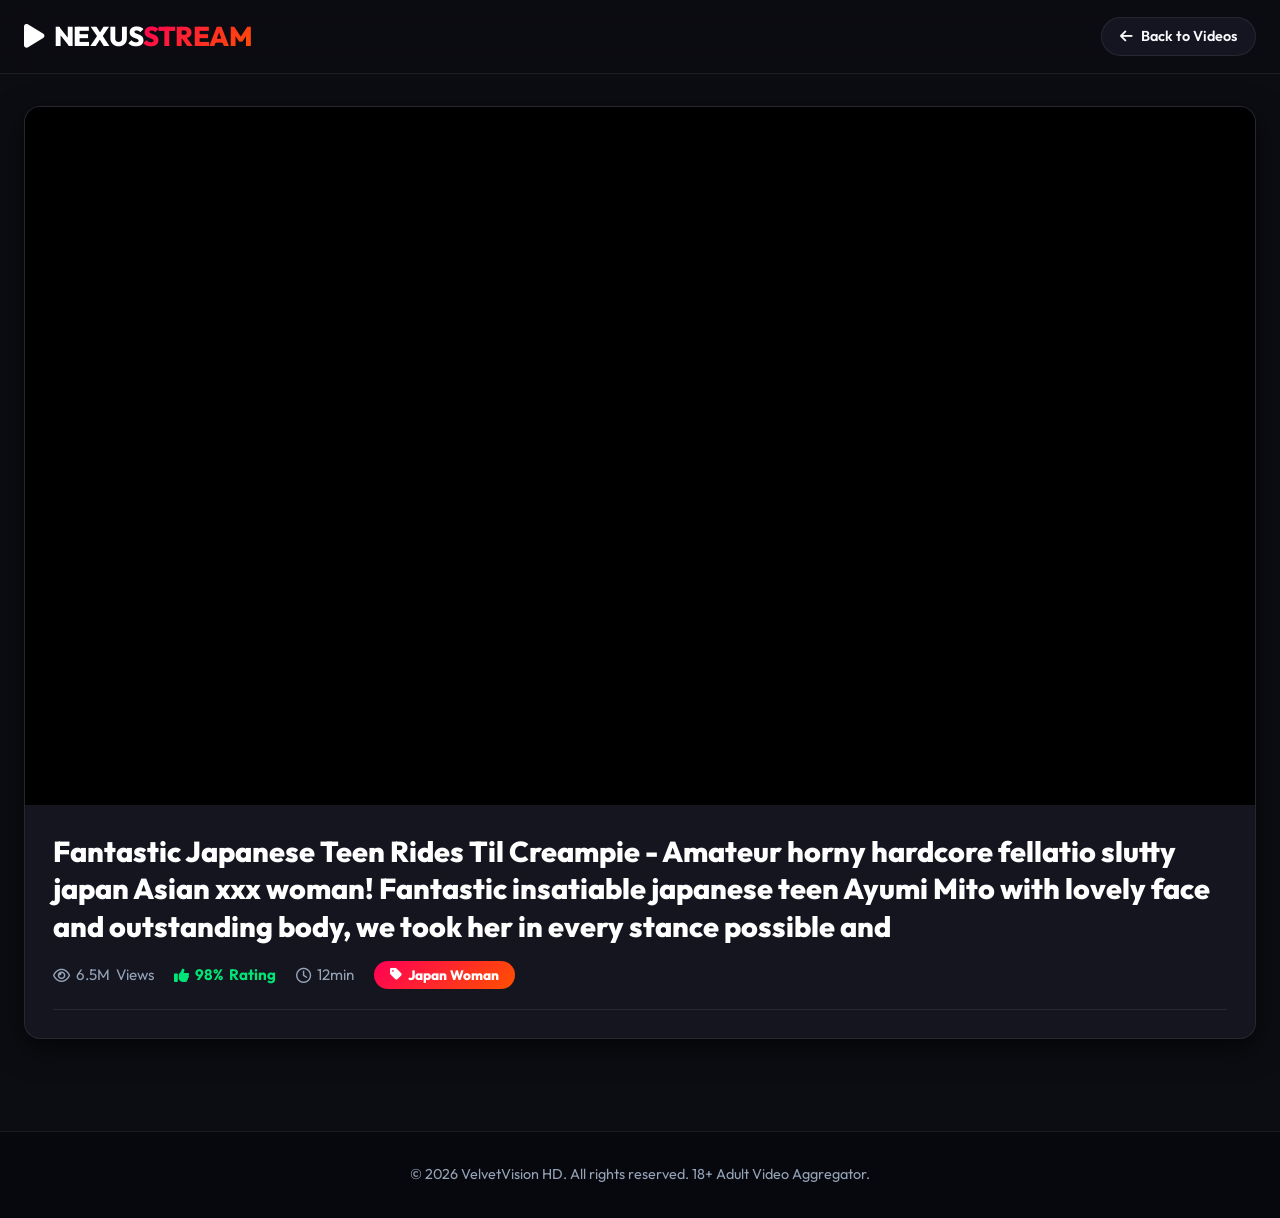
==== commit 2f7e0be6: "gengxin" ====
--- a/video.html
+++ b/video.html
@@ -1,129 +1,73 @@
 <!DOCTYPE html>
 <html lang="en">
 <head>
-  <meta charset="UTF-8">
-  <meta name="viewport" content="width=device-width, initial-scale=1.0">
-  <title>Watch Episode • Meet Arnold Animated Science</title>
-  <meta name="description" content="Detailed scientific animated topic analysis and video player.">
-  <link rel="stylesheet" href="style.css">
-  <link rel="icon" href="data:image/svg+xml,<svg xmlns=%22http://www.w3.org/2000/svg%22 viewBox=%220 0 100 100%22><text y=%22.9em%22 font-size=%2290%22>🔬</text></svg>">
+    <meta charset="UTF-8">
+    <meta name="viewport" content="width=device-width, initial-scale=1.0">
+    <title>Watch Video - VelvetVision HD Cinema</title>
+    <!-- Google Fonts -->
+    <link rel="preconnect" href="https://fonts.googleapis.com">
+    <link rel="preconnect" href="https://fonts.gstatic.com" crossorigin>
+    <link href="https://fonts.googleapis.com/css2?family=Outfit:wght@400;500;600;700;800&family=Inter:wght@400;500;600;700&display=swap" rel="stylesheet">
+    <!-- FontAwesome Icons -->
+    <link rel="stylesheet" href="https://cdnjs.cloudflare.com/ajax/libs/font-awesome/6.4.0/css/all.min.css">
+    <link rel="stylesheet" href="style.css">
 </head>
 <body>
 
-  <!-- Top Navigation -->
-  <header class="site-nav">
-    <div class="nav-container">
-      <a href="index.html" class="nav-brand">
-        <div class="brand-icon">🔬</div>
-        <div>
-          <div class="brand-title">MEET ARNOLD <span class="brand-badge">ARCHIVES</span></div>
-          <div class="brand-tagline">Educational Animated Science Exploration</div>
+    <!-- Header -->
+    <header class="site-header">
+        <div class="container">
+            <div class="header-inner">
+                <a href="index.html" class="brand-logo">
+                    <span class="logo-box"><i class="fa-solid fa-play"></i></span>
+                    <span>NEXUS<span class="logo-accent">STREAM</span></span>
+                </a>
+
+                <a href="index.html" class="btn-back-home">
+                    <i class="fa-solid fa-arrow-left"></i> Back to Videos
+                </a>
+            </div>
         </div>
-      </a>
+    </header>
 
-      <div class="nav-actions">
-        <a id="btnBackCatalog" href="index.html" class="btn-nav btn-nav-outline">
-          <span>← Back to Catalog</span>
-        </a>
-      </div>
-    </div>
-  </header>
+    <!-- Player Main Section -->
+    <main class="player-layout">
+        <div class="container">
+            
+            <!-- Video Player Main Card -->
+            <div class="player-main-card">
+                
+                <div class="video-embed-wrapper yy" id="yy">
+                    <!-- iFrame dynamically injected by player.js -->
+                </div>
 
-  <main class="video-page-wrapper">
-    <!-- Breadcrumbs -->
-    <nav class="breadcrumbs" aria-label="Breadcrumb">
-      <a href="index.html">Catalog</a>
-      <span>/</span>
-      <span id="breadcrumbCategory">Category</span>
-      <span>/</span>
-      <span id="breadcrumbTitle" style="color: var(--text-white); font-weight: 600;">Episode</span>
-    </nav>
+                <div class="player-details-body">
+                    <h1 id="videoTitle" class="player-title">Loading Ultra HD Video...</h1>
+                    <div class="player-meta-bar">
+                        <span class="meta-pill"><i class="fa-regular fa-eye"></i> <span id="videoViews">200K</span> Views</span>
+                        <span class="meta-pill highlight-like"><i class="fa-solid fa-thumbs-up"></i> <span id="videoLikes">98%</span> Rating</span>
+                        <span class="meta-pill" style="display:none;"><i class="fa-regular fa-clock"></i> <span id="videoDuration"></span></span>
+                        <span class="meta-pill cat-badge" id="videoCategory"><i class="fa-solid fa-tag"></i> Asian</span>
+                    </div>
+                </div>
+            </div>
 
-    <!-- Header Details -->
-    <section class="video-heading-box">
-      <div class="video-meta-tags">
-        <span id="badgeCategory" class="card-cat-badge">Category</span>
-        <span id="badgeEpisodeNum" style="font-size: 0.85rem; color: var(--accent-primary); font-weight: 700;">Topic #001</span>
-      </div>
-      <h1 id="videoPageTitle" class="video-page-title">Loading Topic...</h1>
-    </section>
 
-    <!-- Poster Display as Video Player -->
-    <section class="poster-player-box" id="playerBox" title="Click to play video">
-      <img id="playerPosterImg" class="poster-player-img" src="" alt="Episode Poster" />
-      <div class="poster-player-overlay">
-        <div class="big-play-btn" id="zhicheng" role="button" tabindex="0">▶</div>
-        <div class="play-prompt-text">Play Video</div>
-      </div>
-    </section>
 
-    <!-- Synopsis & Controls Breakdown -->
-    <section class="video-detail-grid">
-      <div class="video-synopsis-card">
-        <div class="section-label">Scientific Topic Overview</div>
-        <p id="videoSynopsis" class="synopsis-text">
-          Loading detailed explanation...
-        </p>
 
-        <div class="video-actions-bar">
-          <button id="btnLaunchStream" class="btn-nav btn-nav-primary" style="padding: 12px 24px; font-size: 0.95rem;">
-            <span>▶ Play Video</span>
-          </button>
-          <button id="btnCopyEmbed" class="btn-nav btn-nav-outline">
-            <span>📋 Copy Link</span>
-          </button>
+
         </div>
-      </div>
+    </main>
 
-      <!-- Quick Navigation Card -->
-      <div class="nav-episode-card">
-        <div>
-          <div class="section-label">Navigation Controls</div>
-          <p style="font-size: 0.85rem; color: var(--text-muted); margin-bottom: 20px;">
-            Explore other scientific questions in this series.
-          </p>
+
+    <!-- Footer -->
+    <footer class="site-footer">
+        <div class="container">
+            <p>&copy; 2026 VelvetVision HD. All rights reserved. 18+ Adult Video Aggregator.</p>
         </div>
+    </footer>
 
-        <div style="display: flex; flex-direction: column; gap: 10px;">
-          <button id="btnPrevEpisode" class="btn-nav btn-nav-outline" style="justify-content: center; width: 100%;">
-            <span>◀ Previous Episode</span>
-          </button>
-          <button id="btnNextEpisode" class="btn-nav btn-nav-outline" style="justify-content: center; width: 100%;">
-            <span>Next Episode ▶</span>
-          </button>
-          <button id="btnRandomEpisode" class="btn-nav btn-nav-outline" style="justify-content: center; width: 100%;">
-            <span>🎲 Random Topic</span>
-          </button>
-        </div>
-      </div>
-    </section>
-
-    <!-- Related Topics Section -->
-    <section class="related-section">
-      <div class="section-label">Related Episodes in this Category</div>
-      <div class="related-grid" id="relatedGrid">
-        <!-- Injected dynamically -->
-      </div>
-    </section>
-  </main>
-
-  <!-- Site Footer -->
-  <footer class="site-footer">
-    <div class="footer-inner">
-      <p>© 2026 Meet Arnold Educational Archive. All rights reserved.</p>
-      <p style="font-size: 0.78rem; margin-top: 6px; color: #475569;">
-        275 animated science episodes exploring natural wonders and human biology.
-      </p>
-    </div>
-  </footer>
-
-  <!-- Toast Notification -->
-  <div id="toast" style="position: fixed; bottom: 24px; left: 50%; transform: translateX(-50%) translateY(100px); background: #0e1526; border: 1px solid #38bdf8; color: #fff; padding: 12px 24px; border-radius: 9999px; font-size: 0.9rem; font-weight: 600; box-shadow: 0 10px 30px rgba(0,0,0,0.7); z-index: 9999; transition: transform 0.3s ease; pointer-events: none;">
-    Notification
-  </div>
-
-  <!-- Scripts -->
-  <script src="videos.js"></script>
-  <script src="video.js"></script>
+    <script src="videos_data.js"></script>
+    <script src="player.js"></script>
 </body>
 </html>
--- a/style.css
+++ b/style.css
@@ -1,829 +1,638 @@
-/* ==========================================================================
-   Meet Arnold - High-End Educational Media Platform
-   Aesthetic Dark Luxury & Minimalist Scientific Theme (100% English)
-   ========================================================================== */
+/* =========================================================================
+   VelvetStream HD - Premium Midnight Crimson Cinema Portal
+   ========================================================================= */
 
 :root {
-  --bg-body: #070b14;
-  --bg-surface: #0e1526;
-  --bg-card: #131c33;
-  --bg-card-hover: #192544;
-  --bg-elevated: #1f2d52;
-
-  --accent-primary: #38bdf8;       /* Sky Cyan */
-  --accent-glow: rgba(56, 189, 248, 0.3);
-  --accent-secondary: #818cf8;     /* Indigo */
-  --accent-emerald: #34d399;       /* Mint */
-  --accent-amber: #fbbf24;
-
-  --text-white: #ffffff;
-  --text-primary: #f1f5f9;
-  --text-secondary: #94a3b8;
-  --text-muted: #64748b;
-
-  --border-subtle: rgba(255, 255, 255, 0.08);
-  --border-medium: rgba(255, 255, 255, 0.16);
-  --border-focus: #38bdf8;
-
-  --shadow-sm: 0 4px 12px rgba(0, 0, 0, 0.3);
-  --shadow-md: 0 10px 30px rgba(0, 0, 0, 0.45);
-  --shadow-lg: 0 20px 50px rgba(0, 0, 0, 0.6);
-  --shadow-glow: 0 0 25px rgba(56, 189, 248, 0.25);
-
-  --radius-sm: 8px;
-  --radius-md: 14px;
-  --radius-lg: 22px;
-  --radius-full: 9999px;
-
-  --font-sans: -apple-system, BlinkMacSystemFont, "Plus Jakarta Sans", "Inter", "Segoe UI", Roboto, sans-serif;
-  --transition: all 0.25s cubic-bezier(0.4, 0, 0.2, 1);
+    --bg-main: #0c0d12;
+    --bg-surface: #14151f;
+    --bg-card: #191a26;
+    --bg-card-hover: #222433;
+    --bg-header: rgba(12, 13, 18, 0.92);
+    --border-color: rgba(255, 255, 255, 0.08);
+    --primary-color: #ff0055;
+    --primary-gradient: linear-gradient(135deg, #ff0055 0%, #ff5000 100%);
+    --accent-gold: #ffb400;
+    --text-main: #f8fafc;
+    --text-muted: #94a3b8;
+    --font-family: 'Outfit', 'Inter', -apple-system, BlinkMacSystemFont, sans-serif;
+    --radius-lg: 16px;
+    --radius-md: 10px;
+    --shadow-glow: 0 8px 30px rgba(255, 0, 85, 0.3);
+    --shadow-card: 0 10px 30px rgba(0, 0, 0, 0.6);
 }
 
 * {
-  box-sizing: border-box;
-  margin: 0;
-  padding: 0;
+    margin: 0;
+    padding: 0;
+    box-sizing: border-box;
 }
 
 body {
-  background-color: var(--bg-body);
-  color: var(--text-primary);
-  font-family: var(--font-sans);
-  line-height: 1.6;
-  min-height: 100vh;
-  display: flex;
-  flex-direction: column;
-  background-image: 
-    radial-gradient(circle at 10% 10%, rgba(56, 189, 248, 0.06) 0%, transparent 40%),
-    radial-gradient(circle at 90% 90%, rgba(129, 140, 248, 0.05) 0%, transparent 45%),
-    linear-gradient(rgba(7, 11, 20, 0.98), rgba(7, 11, 20, 0.98));
-}
-
-a {
-  color: inherit;
-  text-decoration: none;
-}
-
-/* ==========================================================================
-   Header & Navigation
-   ========================================================================== */
-.site-nav {
-  position: sticky;
-  top: 0;
-  z-index: 100;
-  background: rgba(14, 21, 38, 0.85);
-  backdrop-filter: blur(20px);
-  -webkit-backdrop-filter: blur(20px);
-  border-bottom: 1px solid var(--border-subtle);
-  padding: 16px 32px;
-}
-
-.nav-container {
-  max-width: 1400px;
-  margin: 0 auto;
-  display: flex;
-  align-items: center;
-  justify-content: space-between;
-  gap: 20px;
-}
-
-.nav-brand {
-  display: flex;
-  align-items: center;
-  gap: 14px;
-  cursor: pointer;
-}
-
-.brand-icon {
-  width: 44px;
-  height: 44px;
-  border-radius: 12px;
-  background: linear-gradient(135deg, #0284c7, #6366f1);
-  display: flex;
-  align-items: center;
-  justify-content: center;
-  font-size: 22px;
-  box-shadow: var(--shadow-glow);
-  flex-shrink: 0;
-}
-
-.brand-title {
-  font-size: 1.25rem;
-  font-weight: 800;
-  letter-spacing: -0.5px;
-  color: var(--text-white);
-  display: flex;
-  align-items: center;
-  gap: 10px;
-}
-
-.brand-badge {
-  font-size: 0.65rem;
-  text-transform: uppercase;
-  letter-spacing: 0.5px;
-  font-weight: 700;
-  background: rgba(56, 189, 248, 0.15);
-  color: var(--accent-primary);
-  border: 1px solid rgba(56, 189, 248, 0.3);
-  padding: 3px 8px;
-  border-radius: var(--radius-full);
-}
-
-.brand-tagline {
-  font-size: 0.78rem;
-  color: var(--text-muted);
-}
-
-.nav-actions {
-  display: flex;
-  align-items: center;
-  gap: 14px;
-}
-
-.btn-nav {
-  display: inline-flex;
-  align-items: center;
-  gap: 8px;
-  padding: 10px 20px;
-  border-radius: var(--radius-full);
-  font-size: 0.88rem;
-  font-weight: 600;
-  transition: var(--transition);
-  cursor: pointer;
-  border: 1px solid transparent;
-}
-
-.btn-nav-primary {
-  background: linear-gradient(135deg, #0284c7, #38bdf8);
-  color: #031326;
-  font-weight: 700;
-  box-shadow: 0 4px 15px rgba(2, 132, 199, 0.35);
-}
-
-.btn-nav-primary:hover {
-  transform: translateY(-2px);
-  box-shadow: 0 8px 25px rgba(2, 132, 199, 0.5);
-  color: #000;
-}
-
-.btn-nav-outline {
-  background: rgba(255, 255, 255, 0.05);
-  border-color: var(--border-medium);
-  color: var(--text-primary);
-}
-
-.btn-nav-outline:hover {
-  background: rgba(255, 255, 255, 0.1);
-  border-color: var(--text-white);
-}
-
-/* ==========================================================================
-   Hero Header Banner
-   ========================================================================== */
-.hero-wrapper {
-  max-width: 1400px;
-  margin: 32px auto 24px;
-  padding: 0 24px;
-}
-
-.hero-box {
-  background: linear-gradient(135deg, rgba(14, 21, 38, 0.95), rgba(19, 28, 51, 0.8));
-  border: 1px solid var(--border-medium);
-  border-radius: var(--radius-lg);
-  padding: 44px 36px;
-  text-align: center;
-  position: relative;
-  overflow: hidden;
-  box-shadow: var(--shadow-md);
-}
-
-.hero-box::before {
-  content: "";
-  position: absolute;
-  top: -50%;
-  left: 30%;
-  width: 500px;
-  height: 500px;
-  background: radial-gradient(circle, rgba(56, 189, 248, 0.08) 0%, transparent 70%);
-  pointer-events: none;
-}
-
-.hero-pill {
-  display: inline-flex;
-  align-items: center;
-  gap: 8px;
-  background: rgba(56, 189, 248, 0.1);
-  border: 1px solid rgba(56, 189, 248, 0.25);
-  color: var(--accent-primary);
-  font-size: 0.82rem;
-  font-weight: 700;
-  padding: 5px 16px;
-  border-radius: var(--radius-full);
-  margin-bottom: 16px;
-}
-
-.hero-heading {
-  font-size: 2.5rem;
-  font-weight: 800;
-  letter-spacing: -0.8px;
-  color: var(--text-white);
-  margin-bottom: 12px;
-  line-height: 1.2;
-}
-
-.hero-heading span {
-  background: linear-gradient(90deg, #38bdf8, #818cf8);
-  -webkit-background-clip: text;
-  -webkit-text-fill-color: transparent;
-}
-
-.hero-sub {
-  font-size: 1rem;
-  color: var(--text-secondary);
-  max-width: 680px;
-  margin: 0 auto 28px;
-  line-height: 1.6;
-}
-
-/* Search Bar */
-.search-container {
-  max-width: 640px;
-  margin: 0 auto;
-  position: relative;
-}
-
-.search-input {
-  width: 100%;
-  padding: 16px 50px 16px 52px;
-  background: rgba(7, 11, 20, 0.9);
-  border: 1.5px solid var(--border-medium);
-  border-radius: var(--radius-full);
-  color: #fff;
-  font-size: 1rem;
-  outline: none;
-  transition: var(--transition);
-  box-shadow: var(--shadow-sm);
-}
-
-.search-input:focus {
-  border-color: var(--border-focus);
-  box-shadow: var(--shadow-glow);
-}
-
-.search-icon {
-  position: absolute;
-  left: 20px;
-  top: 50%;
-  transform: translateY(-50%);
-  color: var(--text-muted);
-  font-size: 1.1rem;
-  pointer-events: none;
-}
-
-.search-clear {
-  position: absolute;
-  right: 18px;
-  top: 50%;
-  transform: translateY(-50%);
-  background: none;
-  border: none;
-  color: var(--text-muted);
-  font-size: 1.1rem;
-  cursor: pointer;
-  display: none;
-}
-
-.search-clear:hover {
-  color: var(--text-white);
-}
-
-/* ==========================================================================
-   Filter & Catalog Controls
-   ========================================================================== */
-.controls-wrapper {
-  max-width: 1400px;
-  margin: 0 auto 24px;
-  padding: 0 24px;
-}
-
-.controls-bar {
-  display: flex;
-  align-items: center;
-  justify-content: space-between;
-  gap: 16px;
-  flex-wrap: wrap;
-  padding-bottom: 16px;
-  border-bottom: 1px solid var(--border-subtle);
-}
-
-.category-tabs {
-  display: flex;
-  align-items: center;
-  gap: 8px;
-  overflow-x: auto;
-  padding: 4px 0;
-  scrollbar-width: none;
-}
-
-.category-tabs::-webkit-scrollbar {
-  display: none;
-}
-
-.cat-tab {
-  display: inline-flex;
-  align-items: center;
-  gap: 8px;
-  padding: 9px 18px;
-  background: var(--bg-surface);
-  border: 1px solid var(--border-subtle);
-  border-radius: var(--radius-full);
-  color: var(--text-secondary);
-  font-size: 0.88rem;
-  font-weight: 600;
-  cursor: pointer;
-  white-space: nowrap;
-  transition: var(--transition);
-}
-
-.cat-tab:hover {
-  background: var(--bg-card);
-  color: var(--text-white);
-  border-color: var(--border-medium);
-}
-
-.cat-tab.active {
-  background: linear-gradient(135deg, #0284c7, #0ea5e9);
-  color: #ffffff;
-  border-color: var(--accent-primary);
-  box-shadow: 0 4px 15px rgba(14, 165, 233, 0.35);
-}
-
-.cat-pill-count {
-  font-size: 0.72rem;
-  background: rgba(0, 0, 0, 0.3);
-  padding: 2px 7px;
-  border-radius: var(--radius-full);
-}
-
-.results-meta {
-  font-size: 0.88rem;
-  color: var(--text-muted);
-}
-
-.results-meta span {
-  color: var(--accent-primary);
-  font-weight: 700;
-}
-
-/* ==========================================================================
-   Episodes Gallery Grid (12 Items / Page for Traffic Saving)
-   ========================================================================== */
-.gallery-wrapper {
-  max-width: 1400px;
-  margin: 0 auto;
-  padding: 0 24px;
-  flex-grow: 1;
-}
-
-.episodes-grid {
-  display: grid;
-  grid-template-columns: repeat(4, 1fr);
-  gap: 24px;
-}
-
-.episode-card {
-  background: var(--bg-card);
-  border: 1px solid var(--border-subtle);
-  border-radius: var(--radius-md);
-  overflow: hidden;
-  display: flex;
-  flex-direction: column;
-  transition: var(--transition);
-  box-shadow: var(--shadow-sm);
-  cursor: pointer;
-  position: relative;
-}
-
-.episode-card:hover {
-  transform: translateY(-6px);
-  border-color: rgba(56, 189, 248, 0.4);
-  box-shadow: var(--shadow-glow), var(--shadow-md);
-  background: var(--bg-card-hover);
-}
-
-.card-media {
-  position: relative;
-  width: 100%;
-  aspect-ratio: 9 / 14;
-  overflow: hidden;
-  background: #000;
-}
-
-.card-img {
-  width: 100%;
-  height: 100%;
-  object-fit: cover;
-  transition: transform 0.4s ease;
-}
-
-.episode-card:hover .card-img {
-  transform: scale(1.05);
-}
-
-.card-scrim {
-  position: absolute;
-  inset: 0;
-  background: linear-gradient(0deg, rgba(7, 11, 20, 0.95) 0%, rgba(7, 11, 20, 0.2) 50%, rgba(7, 11, 20, 0.5) 100%);
-  display: flex;
-  flex-direction: column;
-  justify-content: space-between;
-  padding: 14px;
-  opacity: 0.95;
-}
-
-.card-badge-top {
-  display: flex;
-  align-items: center;
-  justify-content: space-between;
-}
-
-.card-cat-badge {
-  font-size: 0.72rem;
-  font-weight: 700;
-  padding: 4px 10px;
-  border-radius: var(--radius-full);
-  background: rgba(14, 21, 38, 0.85);
-  backdrop-filter: blur(8px);
-  border: 1px solid rgba(255, 255, 255, 0.12);
-  color: var(--text-primary);
-}
-
-.card-play-btn {
-  align-self: center;
-  width: 54px;
-  height: 54px;
-  border-radius: var(--radius-full);
-  background: rgba(56, 189, 248, 0.9);
-  color: #04101e;
-  display: flex;
-  align-items: center;
-  justify-content: center;
-  font-size: 20px;
-  box-shadow: 0 0 20px rgba(56, 189, 248, 0.5);
-  transition: var(--transition);
-  transform: scale(0.92);
-}
-
-.episode-card:hover .card-play-btn {
-  transform: scale(1.08);
-  background: #38bdf8;
-  box-shadow: 0 0 25px rgba(56, 189, 248, 0.8);
-}
-
-.card-content {
-  padding: 18px;
-  display: flex;
-  flex-direction: column;
-  flex-grow: 1;
-  justify-content: space-between;
-}
-
-.card-ep-label {
-  font-size: 0.75rem;
-  font-weight: 700;
-  text-transform: uppercase;
-  letter-spacing: 0.5px;
-  color: var(--accent-primary);
-  margin-bottom: 6px;
-}
-
-.card-title {
-  font-size: 1rem;
-  font-weight: 700;
-  color: var(--text-white);
-  line-height: 1.4;
-  margin-bottom: 8px;
-  display: -webkit-box;
-  -webkit-line-clamp: 2;
-  -webkit-box-orient: vertical;
-  overflow: hidden;
-}
-
-.card-desc {
-  font-size: 0.82rem;
-  color: var(--text-secondary);
-  line-height: 1.5;
-  display: -webkit-box;
-  -webkit-line-clamp: 2;
-  -webkit-box-orient: vertical;
-  overflow: hidden;
-  margin-bottom: 14px;
-}
-
-.card-footer-link {
-  font-size: 0.82rem;
-  font-weight: 600;
-  color: var(--accent-primary);
-  display: inline-flex;
-  align-items: center;
-  gap: 6px;
-  margin-top: auto;
-}
-
-/* ==========================================================================
-   Pagination Controls (12 Items / Page)
-   ========================================================================== */
+    background-color: var(--bg-main);
+    color: var(--text-main);
+    font-family: var(--font-family);
+    line-height: 1.5;
+    min-height: 100vh;
+    overflow-x: hidden;
+}
+
+.container {
+    max-width: 1440px;
+    margin: 0 auto;
+    padding: 0 24px;
+}
+
+/* --- Header --- */
+.site-header {
+    position: sticky;
+    top: 0;
+    z-index: 1000;
+    background: var(--bg-header);
+    backdrop-filter: blur(16px);
+    -webkit-backdrop-filter: blur(16px);
+    border-bottom: 1px solid var(--border-color);
+    padding: 16px 0;
+}
+
+.header-inner {
+    display: flex;
+    align-items: center;
+    justify-content: space-between;
+    gap: 24px;
+}
+
+.brand-logo {
+    display: flex;
+    align-items: center;
+    gap: 10px;
+    text-decoration: none;
+    font-size: 1.7rem;
+    font-weight: 800;
+    letter-spacing: -0.5px;
+    color: #fff;
+}
+
+.brand-logo .logo-icon {
+    background: var(--primary-gradient);
+    color: #fff;
+    width: 42px;
+    height: 42px;
+    border-radius: 10px;
+    display: flex;
+    align-items: center;
+    justify-content: center;
+    font-size: 1.2rem;
+    box-shadow: var(--shadow-glow);
+}
+
+.brand-logo .logo-accent {
+    background: var(--primary-gradient);
+    -webkit-background-clip: text;
+    -webkit-text-fill-color: transparent;
+}
+
+.header-search {
+    flex: 1;
+    max-width: 580px;
+    position: relative;
+}
+
+.search-input-wrapper {
+    position: relative;
+    display: flex;
+    align-items: center;
+}
+
+.search-input-wrapper input {
+    width: 100%;
+    background: #141521;
+    border: 1px solid var(--border-color);
+    border-radius: 30px;
+    padding: 12px 48px 12px 20px;
+    color: #fff;
+    font-size: 0.95rem;
+    outline: none;
+    transition: all 0.3s ease;
+}
+
+.search-input-wrapper input:focus {
+    border-color: var(--primary-color);
+    box-shadow: 0 0 0 4px rgba(255, 0, 85, 0.15);
+    background: #191c2b;
+}
+
+.search-input-wrapper .search-btn {
+    position: absolute;
+    right: 6px;
+    background: var(--primary-gradient);
+    border: none;
+    color: #fff;
+    width: 36px;
+    height: 36px;
+    border-radius: 50%;
+    cursor: pointer;
+    display: flex;
+    align-items: center;
+    justify-content: center;
+    transition: transform 0.2s ease;
+}
+
+.search-input-wrapper .search-btn:hover {
+    transform: scale(1.05);
+}
+
+.header-badges {
+    display: flex;
+    align-items: center;
+    gap: 12px;
+}
+
+.badge-4k {
+    background: linear-gradient(135deg, #ffb400 0%, #ff8000 100%);
+    color: #000;
+    font-weight: 800;
+    font-size: 0.75rem;
+    padding: 4px 12px;
+    border-radius: 6px;
+    letter-spacing: 0.5px;
+}
+
+.badge-18 {
+    background: var(--primary-gradient);
+    color: #fff;
+    font-weight: 800;
+    font-size: 0.75rem;
+    padding: 4px 12px;
+    border-radius: 6px;
+}
+
+.btn-back-home {
+    display: flex;
+    align-items: center;
+    gap: 8px;
+    background: #141521;
+    border: 1px solid var(--border-color);
+    color: var(--text-main);
+    padding: 8px 18px;
+    border-radius: 20px;
+    text-decoration: none;
+    font-size: 0.9rem;
+    font-weight: 600;
+    transition: all 0.3s ease;
+}
+
+.btn-back-home:hover {
+    background: var(--primary-color);
+    border-color: var(--primary-color);
+    color: #fff;
+}
+
+/* --- Clean Full-Width Hero Spotlight Banner --- */
+.hero-section {
+    padding: 28px 0 16px;
+}
+
+.hero-banner {
+    position: relative;
+    border-radius: var(--radius-lg);
+    overflow: hidden;
+    background-size: cover;
+    background-position: center;
+    border: 1px solid var(--border-color);
+    padding: 48px;
+    min-height: 280px;
+    display: flex;
+    flex-direction: column;
+    justify-content: flex-end;
+    box-shadow: var(--shadow-card);
+}
+
+.hero-banner::after {
+    content: '';
+    position: absolute;
+    inset: 0;
+    background: linear-gradient(180deg, rgba(12, 13, 18, 0.2) 0%, rgba(12, 13, 18, 0.95) 100%);
+    z-index: 1;
+}
+
+.hero-content {
+    position: relative;
+    z-index: 2;
+    max-width: 650px;
+}
+
+.hero-tag {
+    display: inline-flex;
+    align-items: center;
+    gap: 6px;
+    background: rgba(255, 0, 85, 0.2);
+    color: var(--primary-color);
+    border: 1px solid rgba(255, 0, 85, 0.4);
+    font-size: 0.8rem;
+    font-weight: 700;
+    padding: 4px 14px;
+    border-radius: 20px;
+    margin-bottom: 12px;
+    text-transform: uppercase;
+    letter-spacing: 1px;
+}
+
+.hero-title {
+    font-size: 2.2rem;
+    font-weight: 800;
+    line-height: 1.2;
+    margin-bottom: 12px;
+    color: #fff;
+}
+
+.hero-subtitle {
+    font-size: 0.95rem;
+    color: var(--text-muted);
+}
+
+/* --- Category Filter Horizontal Slider --- */
+.category-filter-section {
+    padding: 16px 0;
+}
+
+.category-scroll-container {
+    display: flex;
+    align-items: center;
+    gap: 10px;
+    overflow-x: auto;
+    padding-bottom: 8px;
+    scrollbar-width: thin;
+    scrollbar-color: var(--border-color) transparent;
+}
+
+.category-scroll-container::-webkit-scrollbar {
+    height: 6px;
+}
+
+.category-scroll-container::-webkit-scrollbar-thumb {
+    background: var(--border-color);
+    border-radius: 10px;
+}
+
+.cat-pill {
+    background: #141521;
+    border: 1px solid var(--border-color);
+    color: var(--text-main);
+    padding: 10px 20px;
+    border-radius: 30px;
+    font-size: 0.9rem;
+    font-weight: 600;
+    white-space: nowrap;
+    cursor: pointer;
+    transition: all 0.3s ease;
+    display: flex;
+    align-items: center;
+    gap: 8px;
+}
+
+.cat-pill:hover {
+    background: #1e2030;
+    border-color: rgba(255, 0, 85, 0.4);
+    transform: translateY(-2px);
+}
+
+.cat-pill.active {
+    background: var(--primary-gradient);
+    border-color: transparent;
+    color: #fff;
+    font-weight: 700;
+    box-shadow: var(--shadow-glow);
+}
+
+/* --- Section Header --- */
+.grid-header {
+    display: flex;
+    align-items: center;
+    justify-content: space-between;
+    margin: 24px 0 20px;
+}
+
+.grid-title-group h2 {
+    font-size: 1.6rem;
+    font-weight: 800;
+    color: #fff;
+}
+
+.grid-count {
+    font-size: 0.9rem;
+    color: var(--text-muted);
+}
+
+.sort-select {
+    background: #141521;
+    border: 1px solid var(--border-color);
+    color: #fff;
+    padding: 8px 16px;
+    border-radius: 8px;
+    font-family: inherit;
+    font-size: 0.9rem;
+    outline: none;
+    cursor: pointer;
+}
+
+/* --- 4-Column Widescreen Card Grid --- */
+.large-card-grid {
+    display: grid;
+    grid-template-columns: repeat(auto-fill, minmax(320px, 1fr));
+    gap: 24px;
+    margin-bottom: 40px;
+}
+
+/* --- Card Design --- */
+.velvet-card {
+    background: var(--bg-card);
+    border: 1px solid var(--border-color);
+    border-radius: var(--radius-md);
+    overflow: hidden;
+    display: flex;
+    flex-direction: column;
+    transition: all 0.35s cubic-bezier(0.165, 0.84, 0.44, 1);
+    position: relative;
+    cursor: pointer;
+    box-shadow: var(--shadow-card);
+}
+
+.velvet-card:hover {
+    transform: translateY(-6px);
+    border-color: rgba(255, 0, 85, 0.5);
+    box-shadow: 0 12px 30px rgba(0, 0, 0, 0.7), var(--shadow-glow);
+}
+
+.velvet-card .card-thumb-box {
+    position: relative;
+    width: 100%;
+    aspect-ratio: 16 / 9;
+    background-size: cover;
+    background-position: center;
+    overflow: hidden;
+}
+
+.velvet-card .card-thumb-box::after {
+    content: '';
+    position: absolute;
+    inset: 0;
+    background: linear-gradient(180deg, rgba(0, 0, 0, 0) 40%, rgba(12, 13, 18, 0.95) 100%);
+    transition: opacity 0.3s ease;
+}
+
+.velvet-card:hover .card-thumb-box::after {
+    opacity: 0.85;
+}
+
+.velvet-card .play-overlay {
+    position: absolute;
+    inset: 0;
+    display: flex;
+    align-items: center;
+    justify-content: center;
+    z-index: 2;
+    opacity: 0;
+    transition: all 0.3s ease;
+}
+
+.velvet-card:hover .play-overlay {
+    opacity: 1;
+}
+
+.velvet-card .play-button-icon {
+    width: 52px;
+    height: 52px;
+    background: var(--primary-gradient);
+    border-radius: 50%;
+    display: flex;
+    align-items: center;
+    justify-content: center;
+    color: #fff;
+    font-size: 1.3rem;
+    box-shadow: var(--shadow-glow);
+    transform: scale(0.8);
+    transition: transform 0.3s cubic-bezier(0.175, 0.885, 0.32, 1.275);
+}
+
+.velvet-card:hover .play-button-icon {
+    transform: scale(1);
+}
+
+.velvet-card .badge-hd {
+    position: absolute;
+    top: 12px;
+    left: 12px;
+    z-index: 3;
+    background: rgba(12, 13, 18, 0.75);
+    backdrop-filter: blur(8px);
+    color: var(--accent-gold);
+    border: 1px solid rgba(255, 180, 0, 0.4);
+    font-size: 0.75rem;
+    font-weight: 800;
+    padding: 3px 9px;
+    border-radius: 6px;
+}
+
+.velvet-card .card-info-box {
+    padding: 18px;
+    display: flex;
+    flex-direction: column;
+    flex: 1;
+    justify-content: space-between;
+}
+
+.velvet-card .card-title-text {
+    font-size: 1.05rem;
+    font-weight: 700;
+    color: #fff;
+    line-height: 1.4;
+    margin-bottom: 14px;
+    display: -webkit-box;
+    -webkit-line-clamp: 2;
+    -webkit-box-orient: vertical;
+    overflow: hidden;
+}
+
+.velvet-card .card-meta-row {
+    display: flex;
+    align-items: center;
+    justify-content: space-between;
+    font-size: 0.85rem;
+    color: var(--text-muted);
+}
+
+.velvet-card .card-cat-tag {
+    background: rgba(255, 0, 85, 0.12);
+    color: var(--primary-color);
+    padding: 3px 10px;
+    border-radius: 12px;
+    font-weight: 600;
+    font-size: 0.8rem;
+    border: 1px solid rgba(255, 0, 85, 0.2);
+}
+
+.velvet-card .card-stats-item {
+    display: flex;
+    align-items: center;
+    gap: 12px;
+}
+
+.velvet-card .stat-like {
+    color: #00e676;
+    font-weight: 600;
+}
+
+/* --- Pagination --- */
 .pagination-wrapper {
-  max-width: 1400px;
-  margin: 40px auto 60px;
-  padding: 0 24px;
-  display: flex;
-  align-items: center;
-  justify-content: center;
-  gap: 12px;
-  flex-wrap: wrap;
+    display: flex;
+    align-items: center;
+    justify-content: center;
+    gap: 8px;
+    margin: 40px 0 60px;
 }
 
 .page-btn {
-  min-width: 40px;
-  height: 40px;
-  padding: 0 14px;
-  border-radius: var(--radius-sm);
-  background: var(--bg-surface);
-  border: 1px solid var(--border-subtle);
-  color: var(--text-primary);
-  font-size: 0.88rem;
-  font-weight: 600;
-  display: inline-flex;
-  align-items: center;
-  justify-content: center;
-  cursor: pointer;
-  transition: var(--transition);
+    background: #141521;
+    border: 1px solid var(--border-color);
+    color: var(--text-main);
+    min-width: 44px;
+    height: 44px;
+    padding: 0 16px;
+    border-radius: 10px;
+    font-size: 0.95rem;
+    font-weight: 600;
+    cursor: pointer;
+    transition: all 0.25s ease;
+    display: flex;
+    align-items: center;
+    justify-content: center;
 }
 
 .page-btn:hover:not(:disabled) {
-  background: var(--bg-card);
-  border-color: var(--border-medium);
-  color: var(--accent-primary);
+    background: #1e2030;
+    border-color: var(--primary-color);
+    color: #fff;
 }
 
 .page-btn.active {
-  background: var(--accent-primary);
-  color: #031326;
-  border-color: var(--accent-primary);
-  font-weight: 800;
+    background: var(--primary-gradient);
+    border-color: transparent;
+    color: #fff;
+    font-weight: 800;
+    box-shadow: var(--shadow-glow);
 }
 
 .page-btn:disabled {
-  opacity: 0.35;
-  cursor: not-allowed;
-}
-
-.page-dots {
-  color: var(--text-muted);
-  padding: 0 4px;
-}
-
-/* ==========================================================================
-   Dedicated Video View Page (video.html)
-   ========================================================================== */
-.video-page-wrapper {
-  max-width: 1100px;
-  margin: 28px auto 60px;
-  padding: 0 24px;
-}
-
-.breadcrumbs {
-  display: flex;
-  align-items: center;
-  gap: 8px;
-  font-size: 0.85rem;
-  color: var(--text-muted);
-  margin-bottom: 20px;
-}
-
-.breadcrumbs a {
-  color: var(--text-secondary);
-}
-
-.breadcrumbs a:hover {
-  color: var(--accent-primary);
-}
-
-.video-heading-box {
-  margin-bottom: 24px;
-}
-
-.video-meta-tags {
-  display: flex;
-  align-items: center;
-  gap: 10px;
-  margin-bottom: 12px;
-}
-
-.video-page-title {
-  font-size: 2rem;
-  font-weight: 800;
-  line-height: 1.3;
-  color: var(--text-white);
-  margin-bottom: 10px;
-}
-
-/* Big Poster Display as Player (Zero Streaming Traffic on Load!) */
-.poster-player-box {
-  background: #000;
-  border: 1px solid rgba(56, 189, 248, 0.3);
-  border-radius: var(--radius-lg);
-  overflow: hidden;
-  box-shadow: var(--shadow-lg), var(--shadow-glow);
-  position: relative;
-  cursor: pointer;
-  margin-bottom: 32px;
-  aspect-ratio: 16 / 9;
-  max-height: 600px;
-  display: flex;
-  align-items: center;
-  justify-content: center;
-}
-
-.poster-player-img {
-  width: 100%;
-  height: 100%;
-  object-fit: cover;
-  transition: transform 0.5s ease, filter 0.3s ease;
-  filter: brightness(0.85);
-}
-
-.poster-player-box:hover .poster-player-img {
-  transform: scale(1.03);
-  filter: brightness(0.95);
-}
-
-.poster-player-overlay {
-  position: absolute;
-  inset: 0;
-  background: radial-gradient(circle, rgba(7, 11, 20, 0.4) 0%, rgba(7, 11, 20, 0.8) 100%);
-  display: flex;
-  flex-direction: column;
-  align-items: center;
-  justify-content: center;
-  gap: 16px;
-  padding: 24px;
-  text-align: center;
-}
-
-.big-play-btn {
-  width: 84px;
-  height: 84px;
-  border-radius: var(--radius-full);
-  background: linear-gradient(135deg, #0284c7, #38bdf8);
-  color: #031326;
-  display: flex;
-  align-items: center;
-  justify-content: center;
-  font-size: 32px;
-  box-shadow: 0 0 35px rgba(56, 189, 248, 0.7);
-  transition: var(--transition);
-  padding-left: 6px;
-}
-
-.poster-player-box:hover .big-play-btn {
-  transform: scale(1.12);
-  box-shadow: 0 0 45px rgba(56, 189, 248, 0.9);
-}
-
-.play-prompt-text {
-  font-size: 1.15rem;
-  font-weight: 700;
-  color: #ffffff;
-  letter-spacing: -0.2px;
-}
-
-.play-prompt-sub {
-  font-size: 0.85rem;
-  color: var(--accent-primary);
-  background: rgba(7, 11, 20, 0.75);
-  border: 1px solid rgba(56, 189, 248, 0.3);
-  padding: 6px 16px;
-  border-radius: var(--radius-full);
-}
-
-/* Video Information Breakdown */
-.video-detail-grid {
-  display: grid;
-  grid-template-columns: 2fr 1fr;
-  gap: 32px;
-  margin-bottom: 40px;
-}
-
-.video-synopsis-card {
-  background: var(--bg-surface);
-  border: 1px solid var(--border-subtle);
-  border-radius: var(--radius-md);
-  padding: 28px;
-}
-
-.section-label {
-  font-size: 0.8rem;
-  font-weight: 800;
-  text-transform: uppercase;
-  letter-spacing: 0.8px;
-  color: var(--accent-primary);
-  margin-bottom: 12px;
-}
-
-.synopsis-text {
-  font-size: 1rem;
-  color: var(--text-secondary);
-  line-height: 1.7;
-  margin-bottom: 20px;
-}
-
-.video-actions-bar {
-  display: flex;
-  align-items: center;
-  gap: 12px;
-  flex-wrap: wrap;
-}
-
-.nav-episode-card {
-  background: var(--bg-surface);
-  border: 1px solid var(--border-subtle);
-  border-radius: var(--radius-md);
-  padding: 24px;
-  display: flex;
-  flex-direction: column;
-  justify-content: space-between;
-}
-
-/* Related Episodes Carousel/Row */
-.related-section {
-  margin-top: 48px;
-  padding-top: 32px;
-  border-top: 1px solid var(--border-subtle);
-}
-
-.related-grid {
-  display: grid;
-  grid-template-columns: repeat(3, 1fr);
-  gap: 20px;
-  margin-top: 20px;
-}
-
-/* ==========================================================================
-   Footer
-   ========================================================================== */
+    opacity: 0.35;
+    cursor: not-allowed;
+}
+
+.page-ellipsis {
+    color: var(--text-muted);
+    font-weight: 700;
+    padding: 0 4px;
+}
+
+/* --- Player Page Layout --- */
+.player-layout {
+    padding: 32px 0 60px;
+}
+
+.player-main-card {
+    background: var(--bg-surface);
+    border: 1px solid var(--border-color);
+    border-radius: var(--radius-lg);
+    overflow: hidden;
+    box-shadow: var(--shadow-card);
+    margin-bottom: 32px;
+}
+
+.video-embed-wrapper {
+    position: relative;
+    width: 100%;
+    aspect-ratio: 16 / 9;
+    background: #000;
+}
+
+.video-embed-wrapper iframe {
+    width: 100%;
+    height: 100%;
+    border: none;
+}
+
+.player-details-body {
+    padding: 28px;
+}
+
+.player-title {
+    font-size: 1.8rem;
+    font-weight: 800;
+    color: #fff;
+    line-height: 1.3;
+    margin-bottom: 16px;
+}
+
+.player-meta-bar {
+    display: flex;
+    flex-wrap: wrap;
+    align-items: center;
+    gap: 20px;
+    padding-bottom: 20px;
+    border-bottom: 1px solid var(--border-color);
+    color: var(--text-muted);
+    font-size: 0.95rem;
+}
+
+.meta-pill {
+    display: flex;
+    align-items: center;
+    gap: 6px;
+}
+
+.meta-pill.highlight-like {
+    color: #00e676;
+    font-weight: 700;
+}
+
+.meta-pill.cat-badge {
+    background: var(--primary-gradient);
+    color: #fff;
+    padding: 4px 16px;
+    border-radius: 20px;
+    font-weight: 800;
+    font-size: 0.85rem;
+}
+
 .site-footer {
-  margin-top: auto;
-  border-top: 1px solid var(--border-subtle);
-  background: var(--bg-surface);
-  padding: 40px 24px;
-  text-align: center;
-  color: var(--text-muted);
-  font-size: 0.88rem;
-}
-
-.footer-inner {
-  max-width: 1400px;
-  margin: 0 auto;
-}
-
-.footer-nav {
-  display: flex;
-  justify-content: center;
-  gap: 24px;
-  margin-bottom: 16px;
-}
-
-.footer-nav a:hover {
-  color: var(--accent-primary);
-}
-
-/* Responsive */
-@media (max-width: 1100px) {
-  .episodes-grid {
-    grid-template-columns: repeat(3, 1fr);
-  }
-}
-
-@media (max-width: 768px) {
-  .hero-heading {
-    font-size: 1.8rem;
-  }
-  .episodes-grid {
-    grid-template-columns: repeat(2, 1fr);
-    gap: 14px;
-  }
-  .video-detail-grid {
-    grid-template-columns: 1fr;
-  }
-  .related-grid {
-    grid-template-columns: 1fr;
-  }
-}
-
-@media (max-width: 480px) {
-  .episodes-grid {
-    grid-template-columns: 1fr;
-  }
-}
+    background: #07080d;
+    border-top: 1px solid var(--border-color);
+    padding: 32px 0;
+    text-align: center;
+    color: var(--text-muted);
+    font-size: 0.9rem;
+}
+
+@media (max-width: 992px) {
+    .large-card-grid {
+        grid-template-columns: repeat(auto-fill, minmax(280px, 1fr));
+    }
+    .hero-banner {
+        padding: 32px 24px;
+    }
+    .hero-title {
+        font-size: 1.6rem;
+    }
+}
+
+@media (max-width: 600px) {
+    .header-inner {
+        flex-direction: column;
+        align-items: stretch;
+    }
+    .large-card-grid {
+        grid-template-columns: 1fr;
+    }
+    .player-title {
+        font-size: 1.3rem;
+    }
+}
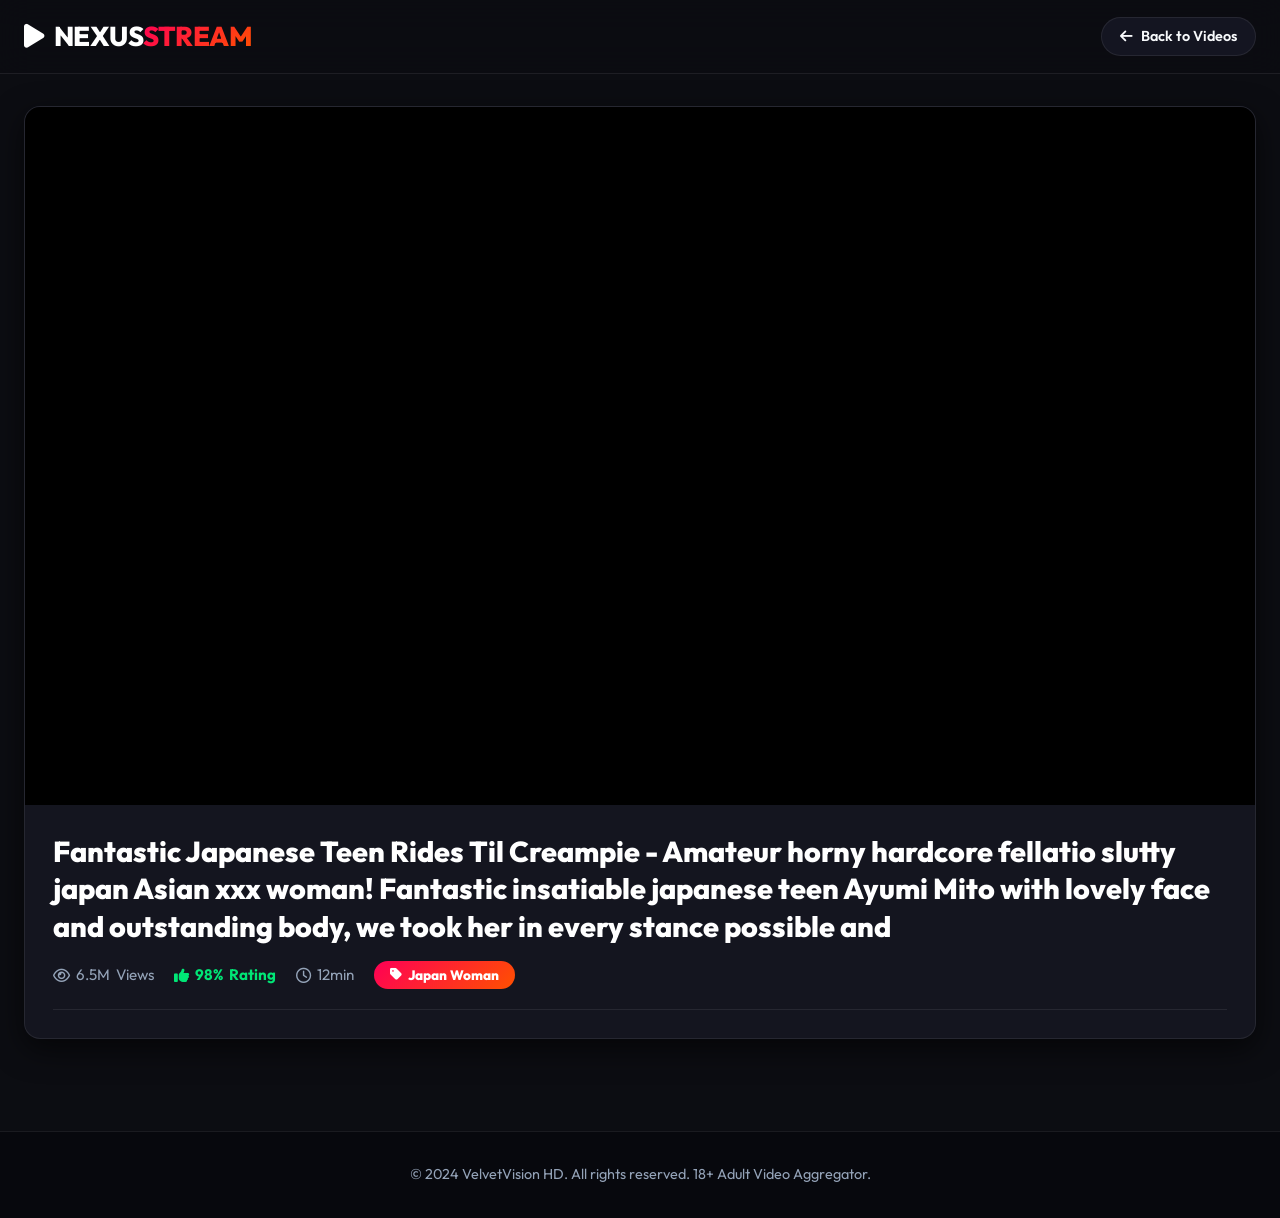
==== commit e14e9555: "gengxin" ====
--- a/video.html
+++ b/video.html
@@ -63,7 +63,7 @@
     <!-- Footer -->
     <footer class="site-footer">
         <div class="container">
-            <p>&copy; 2026 VelvetVision HD. All rights reserved. 18+ Adult Video Aggregator.</p>
+            <p>&copy; 2024 VelvetVision HD. All rights reserved. 18+ Adult Video Aggregator.</p>
         </div>
     </footer>
 
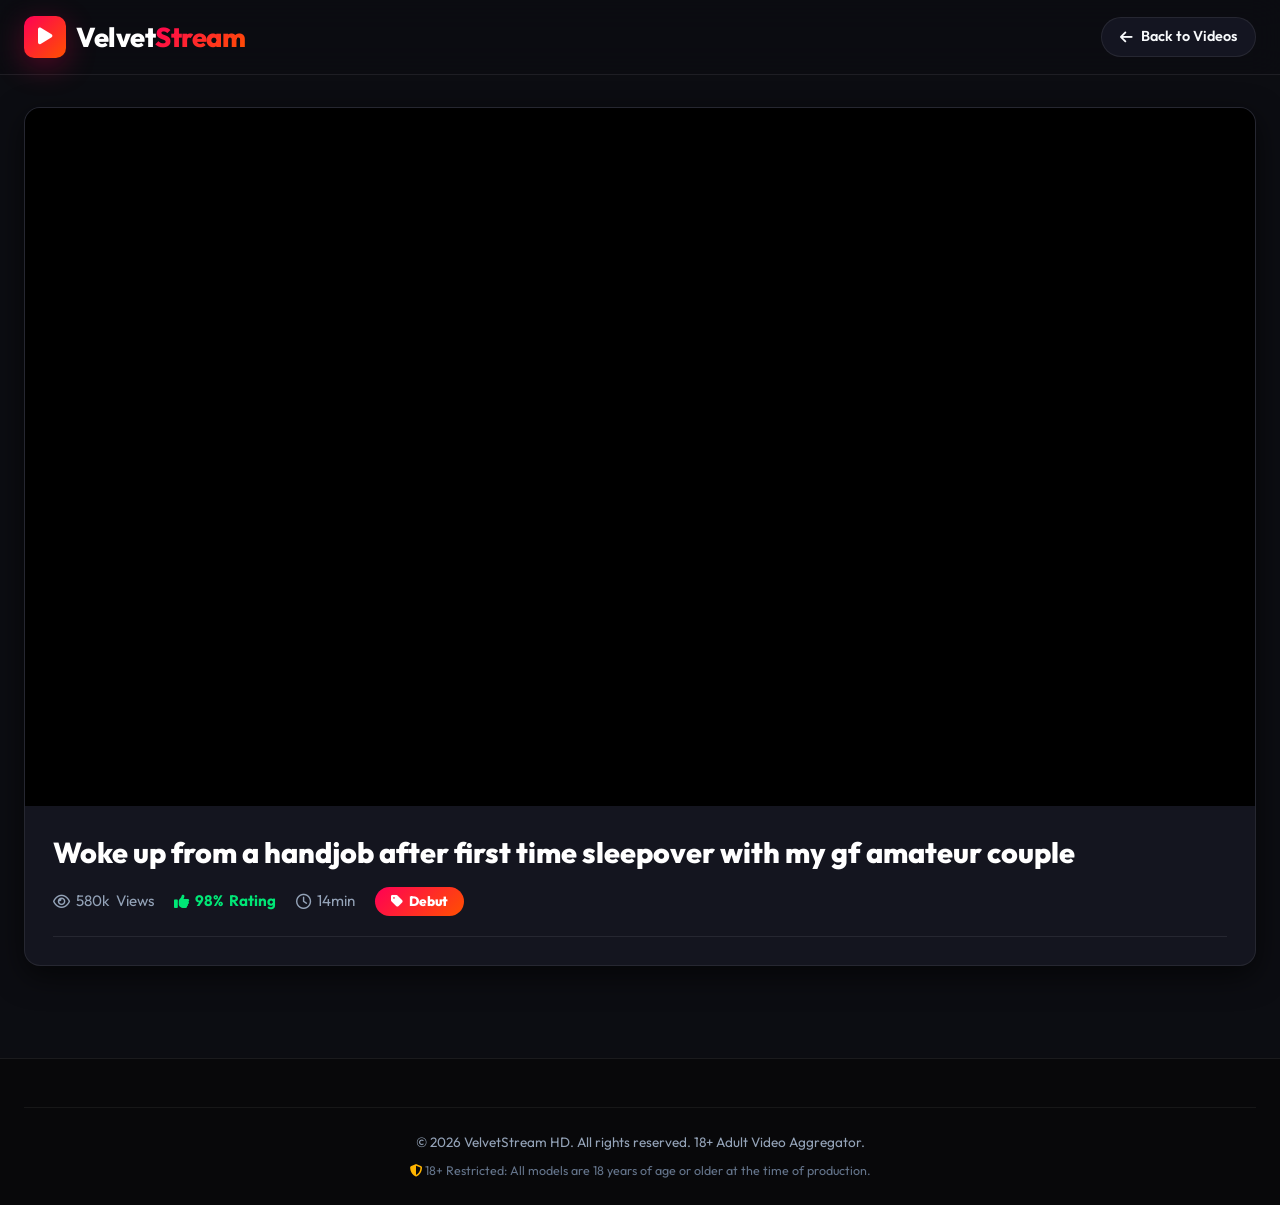
==== commit 2a110b7b: "Upgrade site: add legal pages, optimize data loading, and fix mobile layout" ====
--- a/video.html
+++ b/video.html
@@ -3,13 +3,13 @@
 <head>
     <meta charset="UTF-8">
     <meta name="viewport" content="width=device-width, initial-scale=1.0">
-    <title>Watch Video - VelvetVision HD Cinema</title>
+    <title>Watch Video - VelvetStream HD</title>
     <!-- Google Fonts -->
     <link rel="preconnect" href="https://fonts.googleapis.com">
     <link rel="preconnect" href="https://fonts.gstatic.com" crossorigin>
     <link href="https://fonts.googleapis.com/css2?family=Outfit:wght@400;500;600;700;800&family=Inter:wght@400;500;600;700&display=swap" rel="stylesheet">
-    <!-- FontAwesome Icons -->
-    <link rel="stylesheet" href="https://cdnjs.cloudflare.com/ajax/libs/font-awesome/6.4.0/css/all.min.css">
+    <!-- FontAwesome：异步加载，不阻塞首屏 -->
+    <link rel="stylesheet" href="https://cdnjs.cloudflare.com/ajax/libs/font-awesome/6.4.0/css/all.min.css" media="print" onload="this.media='all'">
     <link rel="stylesheet" href="style.css">
 </head>
 <body>
@@ -19,8 +19,8 @@
         <div class="container">
             <div class="header-inner">
                 <a href="index.html" class="brand-logo">
-                    <span class="logo-box"><i class="fa-solid fa-play"></i></span>
-                    <span>NEXUS<span class="logo-accent">STREAM</span></span>
+                    <span class="logo-icon"><i class="fa-solid fa-play"></i></span>
+                    <span>Velvet<span class="logo-accent">Stream</span></span>
                 </a>
 
                 <a href="index.html" class="btn-back-home">
@@ -37,7 +37,7 @@
             <!-- Video Player Main Card -->
             <div class="player-main-card">
                 
-                <div class="video-embed-wrapper yy" id="yy">
+                <div class="video-embed-wrapper" id="playerWrap">
                     <!-- iFrame dynamically injected by player.js -->
                 </div>
 
@@ -60,14 +60,20 @@
     </main>
 
 
-    <!-- Footer -->
+        <!-- Footer -->
     <footer class="site-footer">
         <div class="container">
-            <p>&copy; 2024 VelvetVision HD. All rights reserved. 18+ Adult Video Aggregator.</p>
+            <div class="footer-bottom-bar">
+                <p>&copy; 2026 VelvetStream HD. All rights reserved. 18+ Adult Video Aggregator.</p>
+                <p class="compliance-note">
+                    <i class="fa-solid fa-shield-halved"></i> 18+ Restricted: All models are 18 years of age or older at the time of production.
+                </p>
+            </div>
         </div>
     </footer>
 
-    <script src="videos_data.js"></script>
-    <script src="player.js"></script>
+    <!-- defer：不阻塞解析 -->
+    <script src="videos_player.js" defer></script>
+    <script src="player.js" defer></script>
 </body>
 </html>
--- a/style.css
+++ b/style.css
@@ -61,6 +61,37 @@
     gap: 24px;
 }
 
+.header-brand-wrap {
+    display: flex;
+    align-items: center;
+    gap: 28px;
+}
+
+.header-nav {
+    display: flex;
+    align-items: center;
+    gap: 6px;
+}
+
+.nav-item {
+    color: var(--text-muted);
+    text-decoration: none;
+    font-size: 0.9rem;
+    font-weight: 600;
+    padding: 8px 14px;
+    border-radius: 8px;
+    display: flex;
+    align-items: center;
+    gap: 7px;
+    transition: all 0.25s ease;
+}
+
+.nav-item:hover,
+.nav-item.active {
+    color: #fff;
+    background: rgba(255, 255, 255, 0.06);
+}
+
 .brand-logo {
     display: flex;
     align-items: center;
@@ -367,9 +398,18 @@
     position: relative;
     width: 100%;
     aspect-ratio: 16 / 9;
-    background-size: cover;
-    background-position: center;
     overflow: hidden;
+    background-color: #101014;
+}
+
+/* 缩略图用 <img> 而非 background-image，才能启用浏览器原生懒加载 */
+.velvet-card .card-thumb-box .thumb-img {
+    position: absolute;
+    inset: 0;
+    width: 100%;
+    height: 100%;
+    object-fit: cover;
+    display: block;
 }
 
 .velvet-card .card-thumb-box::after {
@@ -603,36 +643,287 @@
     font-size: 0.85rem;
 }
 
+/* =========================================================================
+   Multi-Column Compliance Footer
+   ========================================================================= */
 .site-footer {
-    background: #07080d;
+    background: #08080a;
     border-top: 1px solid var(--border-color);
-    padding: 32px 0;
+    padding: 48px 0 24px;
+    color: var(--text-muted);
+}
+
+.footer-grid {
+    display: grid;
+    grid-template-columns: 2fr 1fr 1fr;
+    gap: 40px;
+    margin-bottom: 36px;
+}
+
+.footer-brand {
+    display: flex;
+    align-items: center;
+    gap: 10px;
+    font-size: 1.35rem;
+    font-weight: 800;
+    color: #fff;
+    margin-bottom: 12px;
+}
+
+.logo-icon-sm {
+    background: var(--primary-gradient);
+    color: #fff;
+    width: 30px;
+    height: 30px;
+    border-radius: 8px;
+    display: flex;
+    align-items: center;
+    justify-content: center;
+    font-size: 0.9rem;
+}
+
+.footer-desc {
+    font-size: 0.88rem;
+    line-height: 1.6;
+    color: #94a3b8;
+    margin-bottom: 18px;
+    max-width: 480px;
+}
+
+.footer-cert-tags {
+    display: flex;
+    flex-wrap: wrap;
+    gap: 8px;
+}
+
+.cert-tag {
+    background: rgba(255, 255, 255, 0.05);
+    border: 1px solid rgba(255, 255, 255, 0.1);
+    color: #cbd5e1;
+    font-size: 0.76rem;
+    font-weight: 700;
+    padding: 4px 10px;
+    border-radius: 6px;
+    display: flex;
+    align-items: center;
+    gap: 6px;
+}
+
+.cert-tag i {
+    color: var(--primary-color);
+}
+
+.footer-title {
+    color: #fff;
+    font-size: 1rem;
+    font-weight: 700;
+    margin-bottom: 16px;
+    letter-spacing: -0.2px;
+}
+
+.footer-links {
+    list-style: none;
+    display: flex;
+    flex-direction: column;
+    gap: 10px;
+}
+
+.footer-links a {
+    color: #94a3b8;
+    text-decoration: none;
+    font-size: 0.88rem;
+    transition: color 0.2s ease, transform 0.2s ease;
+    display: inline-block;
+}
+
+.footer-links a:hover {
+    color: var(--primary-color);
+    transform: translateX(3px);
+}
+
+.footer-bottom-bar {
+    border-top: 1px solid rgba(255, 255, 255, 0.06);
+    padding-top: 24px;
     text-align: center;
-    color: var(--text-muted);
-    font-size: 0.9rem;
-}
-
-@media (max-width: 992px) {
-    .large-card-grid {
-        grid-template-columns: repeat(auto-fill, minmax(280px, 1fr));
-    }
-    .hero-banner {
-        padding: 32px 24px;
-    }
-    .hero-title {
-        font-size: 1.6rem;
-    }
-}
-
-@media (max-width: 600px) {
+    font-size: 0.85rem;
+}
+
+.compliance-note {
+    margin-top: 10px;
+    font-size: 0.78rem;
+    color: #64748b;
+    line-height: 1.5;
+    max-width: 960px;
+    margin-left: auto;
+    margin-right: auto;
+}
+
+.compliance-note i {
+    color: var(--accent-gold);
+}
+
+/* =========================================================================
+   Responsive Breakpoints
+   ========================================================================= */
+@media (max-width: 1024px) {
+    .header-nav {
+        display: none;
+    }
+    .footer-grid {
+        grid-template-columns: 1fr 1fr;
+    }
+    .brand-col {
+        grid-column: 1 / -1;
+    }
+}
+
+@media (max-width: 768px) {
     .header-inner {
         flex-direction: column;
         align-items: stretch;
+        gap: 14px;
+    }
+    .header-brand-wrap {
+        justify-content: space-between;
+    }
+    .header-badges {
+        display: none;
     }
     .large-card-grid {
+        grid-template-columns: repeat(auto-fill, minmax(260px, 1fr));
+        gap: 16px;
+    }
+    .footer-grid {
         grid-template-columns: 1fr;
+        gap: 28px;
     }
     .player-title {
-        font-size: 1.3rem;
-    }
-}
+        font-size: 1.25rem;
+    }
+    .player-meta-bar {
+        flex-direction: column;
+        align-items: flex-start;
+    }
+}
+
+/* =========================================================================
+   手机断点：<= 640px
+   - 卡片 2 列（1 列会一张卡占满屏，翻页要滑很久）
+   - 无缩进正文、去掉多余留白
+   - 触摸目标 >= 40px
+   ========================================================================= */
+@media (max-width: 640px) {
+    .large-card-grid {
+        grid-template-columns: repeat(2, minmax(0, 1fr));
+        gap: 12px;
+        margin-bottom: 28px;
+    }
+
+    .velvet-card .card-thumb-box {
+        aspect-ratio: 16 / 10;
+    }
+
+    .velvet-card .card-info-box {
+        padding: 9px 10px 11px;
+    }
+
+    .velvet-card .card-title-text {
+        font-size: 0.82rem;
+        line-height: 1.35;
+        /* 两行截断，避免标题长短不一导致卡片高低不齐 */
+        display: -webkit-box;
+        -webkit-line-clamp: 2;
+        -webkit-box-orient: vertical;
+        overflow: hidden;
+    }
+
+    .velvet-card .card-meta-row {
+        margin-top: 6px;
+        gap: 6px;
+        flex-wrap: wrap;
+    }
+
+    .velvet-card .card-cat-tag {
+        font-size: 0.62rem;
+        padding: 2px 6px;
+    }
+
+    .velvet-card .card-stats-item {
+        font-size: 0.66rem;
+    }
+
+    .velvet-card .badge-hd {
+        font-size: 0.58rem;
+        padding: 2px 6px;
+    }
+
+    /* 分类按钮：加大触摸区域 */
+    .cat-pill {
+        padding: 9px 14px;
+        font-size: 0.8rem;
+        min-height: 40px;
+        display: inline-flex;
+        align-items: center;
+    }
+
+    #tagCloud {
+        gap: 8px;
+        overflow-x: auto;
+        flex-wrap: nowrap;
+        -webkit-overflow-scrolling: touch;
+        scrollbar-width: none;
+        padding-bottom: 4px;
+    }
+
+    #tagCloud::-webkit-scrollbar {
+        display: none;
+    }
+
+    .cat-pill {
+        flex: 0 0 auto;
+    }
+
+    /* 广告位在手机上更紧凑 */
+    .ad-billboard-container {
+        padding: 9px 6px;
+        margin: 12px 0 16px;
+    }
+
+    .ad-badge-label {
+        font-size: 0.6rem;
+        margin-bottom: 4px;
+    }
+
+    /* 分页按钮触摸区域 */
+    .page-btn {
+        min-width: 40px;
+        min-height: 40px;
+        font-size: 0.82rem;
+    }
+
+    /* 搜索框全宽 */
+    .search-box input {
+        font-size: 16px;   /* iOS 上小于 16px 会触发自动放大 */
+    }
+}
+
+/* =========================================================================
+   超小屏：<= 380px（iPhone SE / 老安卓）
+   ========================================================================= */
+@media (max-width: 380px) {
+    .large-card-grid {
+        gap: 9px;
+    }
+
+    .velvet-card .card-title-text {
+        font-size: 0.78rem;
+    }
+
+    .velvet-card .card-cat-tag {
+        display: none;   /* 空间不够，隐藏分类标签 */
+    }
+
+    .velvet-card .card-stats-item {
+        font-size: 0.62rem;
+    }
+}
